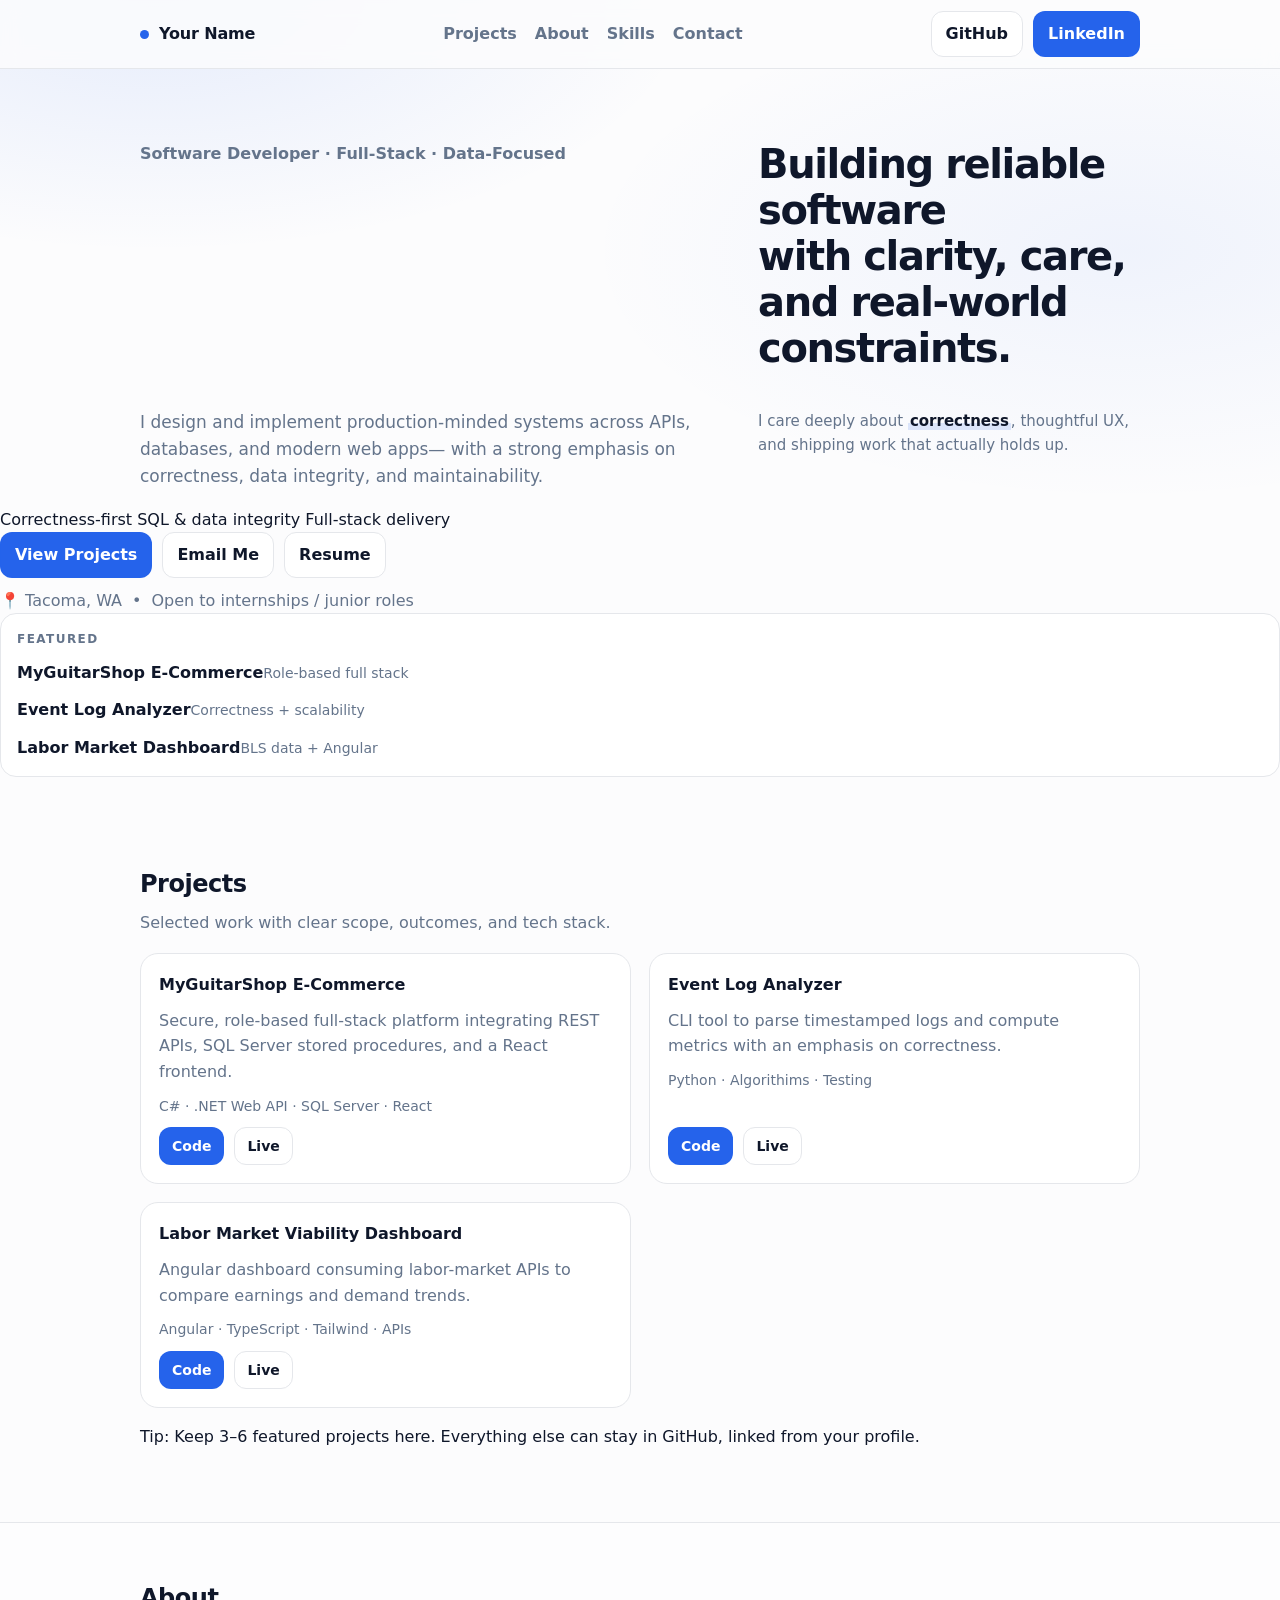
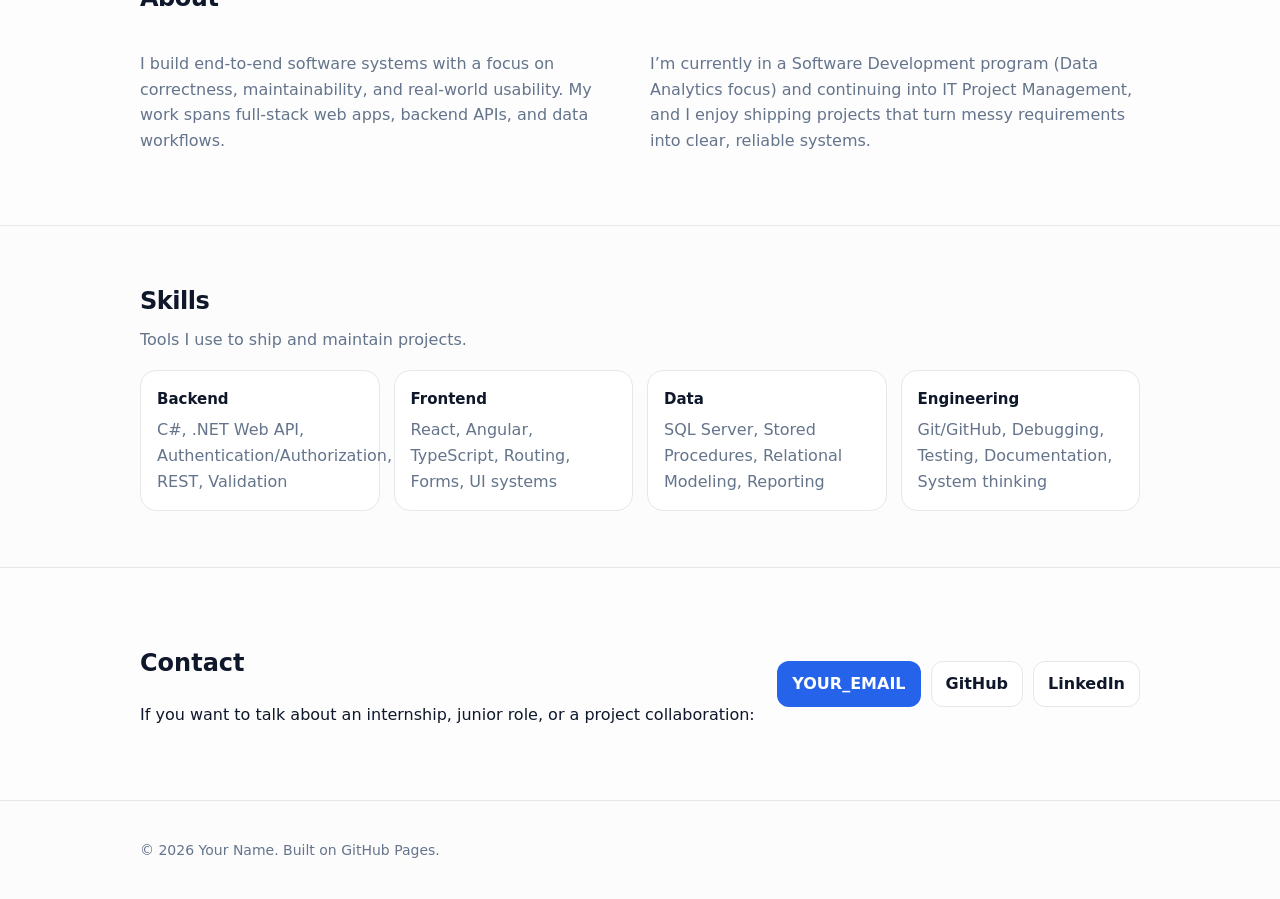
==== index.html @ 6840d40e "Update project links and descriptions in index.html" ====
<!doctype html>
<html lang="en">
<head>
  <meta charset="utf-8" />
  <meta name="viewport" content="width=device-width,initial-scale=1" />
  <title>Leena Komenski — Software Developer</title>
  <meta name="description" content="Portfolio showcasing full-stack projects, APIs, and data-focused software." />
  <link rel="stylesheet" href="./styles.css" />
</head>

<body>
  <header class="header">
    <div class="container nav">
      <a class="brand" href="#top" aria-label="Home">
        <span class="dot"></span>
        <span>Your Name</span>
      </a>

      <nav class="links" aria-label="Primary">
        <a href="#projects">Projects</a>
        <a href="#about">About</a>
        <a href="#skills">Skills</a>
        <a href="#contact">Contact</a>
      </nav>

      <div class="cta">
        <a class="btn ghost" href="https://github.com/YOUR_USERNAME" target="_blank" rel="noreferrer">GitHub</a>
        <a class="btn" href="https://www.linkedin.com/in/YOUR_LINKEDIN/" target="_blank" rel="noreferrer">LinkedIn</a>
      </div>
    </div>
  </header>

  <main id="top">
    <section class="hero">
      <div class="container hero-grid">
        <p class="kicker">Software Developer · Full-Stack · Data-Focused</p>
        
        <h1>
          Building reliable software<br>
          with clarity, care, and real-world constraints.
        </h1>
        
        <p class="lede">
          I design and implement production-minded systems across APIs, databases, and modern web apps—
          with a strong emphasis on correctness, data integrity, and maintainability.
        </p>
        
        <p class="signature">
          I care deeply about <strong>correctness</strong>, thoughtful UX, and shipping work that actually holds up.
        </p>
      </div>
          <div class="pills">
            <span class="pill">Correctness-first</span>
            <span class="pill">SQL & data integrity</span>
            <span class="pill">Full-stack delivery</span>
          </div>

          <div class="hero-actions">
            <a class="btn" href="#projects">View Projects</a>
            <a class="btn ghost" href="mailto:YOUR_EMAIL">Email Me</a>
            <a class="btn ghost" href="./resume.pdf" target="_blank" rel="noreferrer">Resume</a>
          </div>

          <div class="meta">
            <span>📍 Tacoma, WA</span>
            <span>•</span>
            <span>Open to internships / junior roles</span>
          </div>
        </div>

        <aside class="panel">
          <h2 class="panel-title">Featured</h2>
          <ul class="panel-list">
            <li><a href="https://github.com/YOUR_USERNAME/MyGuitarShop" target="_blank" rel="noreferrer">MyGuitarShop E-Commerce</a><span>Role-based full stack</span></li>
            <li><a href="https://github.com/YOUR_USERNAME/event-log-analyzer" target="_blank" rel="noreferrer">Event Log Analyzer</a><span>Correctness + scalability</span></li>
            <li><a href="https://github.com/YOUR_USERNAME/labor-market-dashboard" target="_blank" rel="noreferrer">Labor Market Dashboard</a><span>BLS data + Angular</span></li>
          </ul>
        </aside>
      </div>
    </section>

    <section id="projects" class="section">
      <div class="container">
        <div class="section-head">
          <h2>Projects</h2>
          <p>Selected work with clear scope, outcomes, and tech stack.</p>
        </div>

        <div class="grid" id="projectGrid">
          <!-- You can hardcode cards below, OR let app.js auto-fill this grid from GitHub -->
          <article class="card">
            <div class="card-top">
              <h3>MyGuitarShop E-Commerce</h3>
            </div>
          
            <p>
              Secure, role-based full-stack platform integrating REST APIs,
              SQL Server stored procedures, and a React frontend.
            </p>
          
            <p class="stackline">C# · .NET Web API · SQL Server · React</p>
          
            <div class="card-actions">
              <a class="btn sm" href="https://github.com/lkomenski/MyGuitarShop-Project_API" target="_blank">Code</a>
              <a class="btn sm ghost" href="#">Live</a>
            </div>
          </article>
          <article class="card">
            <div class="card-top">
              <h3>Event Log Analyzer</h3>
            </div>
          
            <p>
              CLI tool to parse timestamped logs and compute metrics with an emphasis on correctness.
            </p>
          
            <p class="stackline">Python · Algorithims · Testing</p>
          
            <div class="card-actions">
              <a class="btn sm" href="https://github.com/lkomenski/Event-Log-Analyzer" target="_blank">Code</a>
              <a class="btn sm ghost" href="#">Live</a>
            </div>
          </article>

          <article class="card">
            <div class="card-top">
              <h3>Labor Market Viability Dashboard</h3>
            </div>
            <p>
              Angular dashboard consuming labor-market APIs to compare earnings and demand trends.
            </p>
            <p class="stackline">Angular · TypeScript · Tailwind · APIs</p>
            <div class="card-actions">
              <a class="btn sm" href="https://github.com/lkomenski/labor-market-viability-dashboard" target="_blank" rel="noreferrer">Code</a>
              <a class="btn sm ghost" href="#">Live</a>
            </div>
          </article>
        </div>

        <p class="hint">
          Tip: Keep 3–6 featured projects here. Everything else can stay in GitHub, linked from your profile.
        </p>
      </div>
    </section>

    <section id="about" class="section alt">
      <div class="container">
        <div class="section-head">
          <h2>About</h2>
        </div>
        <div class="two-col">
          <p>
            I build end-to-end software systems with a focus on correctness, maintainability, and real-world usability.
            My work spans full-stack web apps, backend APIs, and data workflows.
          </p>
          <p>
            I’m currently in a Software Development program (Data Analytics focus) and continuing into IT Project Management,
            and I enjoy shipping projects that turn messy requirements into clear, reliable systems.
          </p>
        </div>
      </div>
    </section>

    <section id="skills" class="section">
      <div class="container">
        <div class="section-head">
          <h2>Skills</h2>
          <p>Tools I use to ship and maintain projects.</p>
        </div>

        <div class="skill-grid">
          <div class="skill-card">
            <h3>Backend</h3>
            <p>C#, .NET Web API, Authentication/Authorization, REST, Validation</p>
          </div>
          <div class="skill-card">
            <h3>Frontend</h3>
            <p>React, Angular, TypeScript, Routing, Forms, UI systems</p>
          </div>
          <div class="skill-card">
            <h3>Data</h3>
            <p>SQL Server, Stored Procedures, Relational Modeling, Reporting</p>
          </div>
          <div class="skill-card">
            <h3>Engineering</h3>
            <p>Git/GitHub, Debugging, Testing, Documentation, System thinking</p>
          </div>
        </div>
      </div>
    </section>

    <section id="contact" class="section alt">
      <div class="container contact">
        <div>
          <h2>Contact</h2>
          <p>If you want to talk about an internship, junior role, or a project collaboration:</p>
        </div>
        <div class="contact-actions">
          <a class="btn" href="mailto:YOUR_EMAIL">YOUR_EMAIL</a>
          <a class="btn ghost" href="https://github.com/YOUR_USERNAME" target="_blank" rel="noreferrer">GitHub</a>
          <a class="btn ghost" href="https://www.linkedin.com/in/YOUR_LINKEDIN/" target="_blank" rel="noreferrer">LinkedIn</a>
        </div>
      </div>
    </section>

    <footer class="footer">
      <div class="container">
        <p>© <span id="year"></span> Your Name. Built on GitHub Pages.</p>
      </div>
    </footer>
  </main>

  <script src="./app.js"></script>
</body>
</html>
---- styles.css ----
:root{
  --bg: #fcfcfd;
  --surface: #ffffff;
  --text: #0f172a;
  --muted: #64748b;
  --line: #e5e7eb;

  /* Editorial soft-tech accent */
  --accent: #2563eb;
  --accent-soft: rgba(37,99,235,.14);
}

/* Reset */
*{ box-sizing:border-box; }
html,body{ margin:0; padding:0; }
body{
  font-family: ui-sans-serif, system-ui, -apple-system, Segoe UI, Roboto, Arial, sans-serif;
  background:
    radial-gradient(900px 420px at 12% 0%, rgba(37,99,235,.10), transparent 60%),
    radial-gradient(900px 420px at 88% 10%, rgba(37,99,235,.06), transparent 60%),
    var(--bg);
  color: var(--text);
  line-height: 1.6;
}

a{ color:inherit; text-decoration:none; }
a:hover{ color: var(--accent); }
.container{ max-width: 1040px; margin: 0 auto; padding: 0 20px; }

/* Header */
.header{
  position: sticky;
  top: 0;
  z-index: 10;
  background: rgba(252,252,253,.85);
  backdrop-filter: blur(10px);
  border-bottom: 1px solid var(--line);
}
.nav{
  display:flex;
  align-items:center;
  justify-content:space-between;
  height: 68px;
}
.brand{
  display:flex;
  align-items:center;
  gap:10px;
  font-weight: 750;
  letter-spacing:-0.01em;
}
.dot{
  width:9px;height:9px;border-radius:999px;
  background: var(--accent);
}
.links{
  display:flex;
  gap:18px;
  color: var(--muted);
  font-weight: 600;
}
.cta{ display:flex; gap:10px; }

/* Buttons */
.btn{
  padding: 9px 14px;
  border-radius: 12px;
  font-weight: 700;
  background: var(--accent);
  color: white;
  border: 1px solid rgba(37,99,235,.4);
}
.btn:hover{ filter: brightness(1.02); }
.btn.ghost{
  background: var(--surface);
  color: var(--text);
  border: 1px solid var(--line);
}
.btn.sm{ font-size: 14px; padding: 7px 12px; }

/* Hero */
.hero{ padding: 72px 0 32px; }
.hero-grid{
  display:grid;
  grid-template-columns: 1.4fr .9fr;
  gap: 24px;
}
.kicker{
  margin:0 0 10px;
  color: var(--muted);
  font-weight: 650;
}
h1{
  font-size: 40px;
  line-height: 1.15;
  margin: 0 0 14px;
  letter-spacing: -0.035em;
}
.lede{
  margin: 0 0 16px;
  font-size: 17px;
  color: var(--muted);
  max-width: 60ch;
}
.signature{
  margin: 0 0 18px;
  font-size: 15px;
  color: var(--muted);
}
.signature strong{
  color: var(--text);
  font-weight: 800;
  background: linear-gradient(180deg, transparent 62%, var(--accent-soft) 0);
  padding: 0 2px;
}
.hero-actions{ display:flex; gap:10px; flex-wrap:wrap; }
.meta{
  margin-top: 10px;
  display:flex;
  gap:10px;
  flex-wrap:wrap;
  color: var(--muted);
}

/* Side panel */
.panel{
  background: var(--surface);
  border: 1px solid var(--line);
  border-radius: 16px;
  padding: 16px;
}
.panel-title{
  margin:0 0 10px;
  font-size: 12px;
  letter-spacing:.12em;
  text-transform: uppercase;
  color: var(--muted);
  font-weight: 800;
}
.panel-list{
  list-style:none;
  margin:0;padding:0;
  display:flex;
  flex-direction:column;
  gap:12px;
}
.panel-list a{ font-weight: 700; }
.panel-list span{ color: var(--muted); font-size: 14px; }

/* Sections */
.section{ padding: 56px 0; }
.section.alt{
  background: rgba(255,255,255,.6);
  border-top: 1px solid var(--line);
  border-bottom: 1px solid var(--line);
}
.section-head{
  margin-bottom: 18px;
}
.section-head h2{
  margin:0;
  font-size: 24px;
  letter-spacing:-0.02em;
}
.section-head p{
  margin:6px 0 0;
  color: var(--muted);
}

/* Projects */
.grid{
  display:grid;
  grid-template-columns: repeat(2, minmax(0, 1fr));
  gap: 18px;
}
.card{
  background: var(--surface);
  border: 1px solid var(--line);
  border-radius: 18px;
  padding: 18px;
  display:flex;
  flex-direction:column;
  gap:10px;
}
.card-top{
  display:flex;
  align-items:center;
  justify-content:space-between;
}
.card h3{
  margin:0;
  font-size: 16px;
}
.card p{
  margin:0;
  color: var(--muted);
}
.stackline{
  margin: 0;
  font-size: 14px;
  color: var(--muted);
}
.card-actions{
  margin-top:auto;
  display:flex;
  gap:10px;
}

/* About */
.two-col{
  display:grid;
  grid-template-columns: 1fr 1fr;
  gap: 20px;
  color: var(--muted);
}
.now{
  margin-top: 16px;
  padding-left: 14px;
  border-left: 3px solid var(--accent-soft);
}
.now p{ margin: 8px 0; }
.now strong{ color: var(--text); }

/* Skills */
.skill-grid{
  display:grid;
  grid-template-columns: repeat(4, minmax(0,1fr));
  gap: 14px;
}
.skill-card{
  background: var(--surface);
  border: 1px solid var(--line);
  border-radius: 16px;
  padding: 16px;
}
.skill-card h3{ margin:0 0 6px; font-size: 15px; }
.skill-card p{ margin:0; color: var(--muted); }

/* Contact */
.contact{
  display:flex;
  align-items:center;
  justify-content:space-between;
  gap:16px;
  flex-wrap:wrap;
}
.contact-actions{ display:flex; gap:10px; }

/* Footer */
.footer{
  padding: 24px 0;
  color: var(--muted);
  font-size: 14px;
}

/* Responsive */
@media (max-width: 960px){
  .hero-grid{ grid-template-columns: 1fr; }
  .grid{ grid-template-columns: 1fr; }
  .skill-grid{ grid-template-columns: 1fr 1fr; }
}
@media (max-width: 520px){
  .links{ display:none; }
  .skill-grid{ grid-template-columns: 1fr; }
}
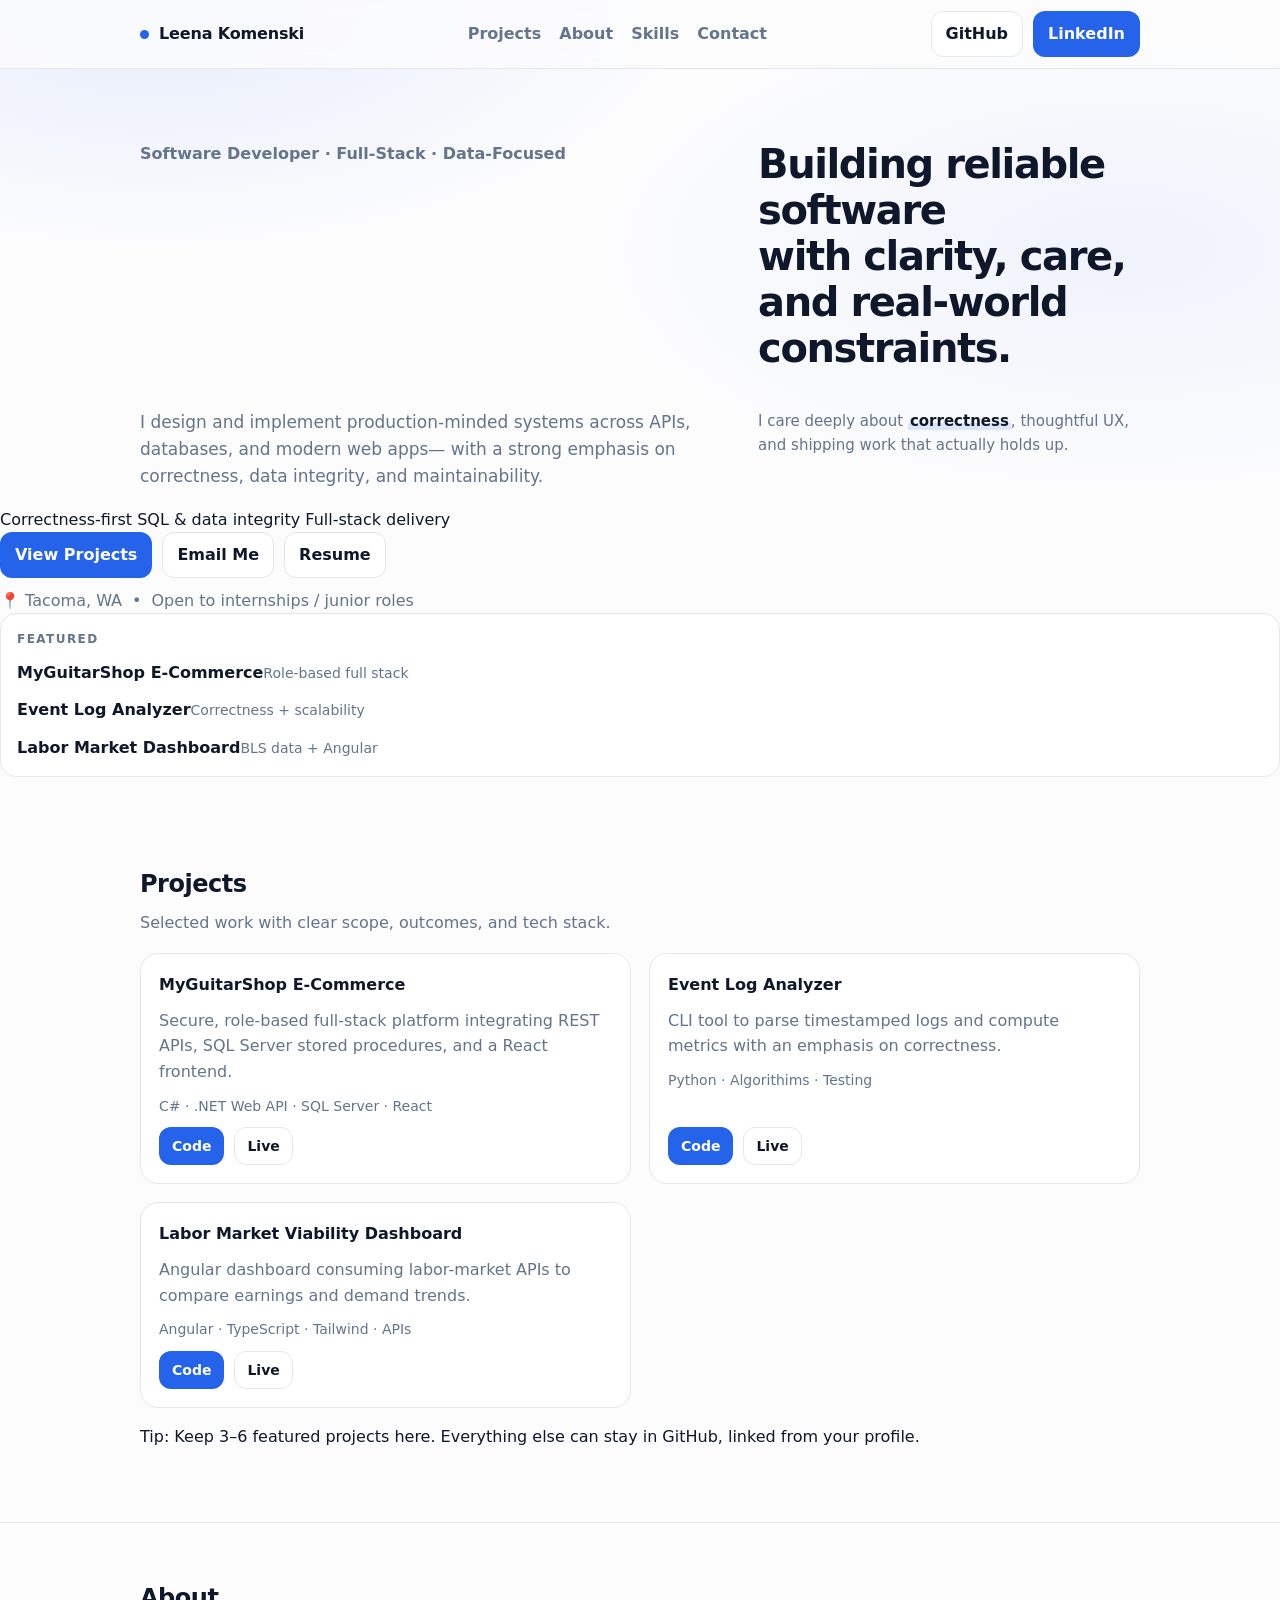
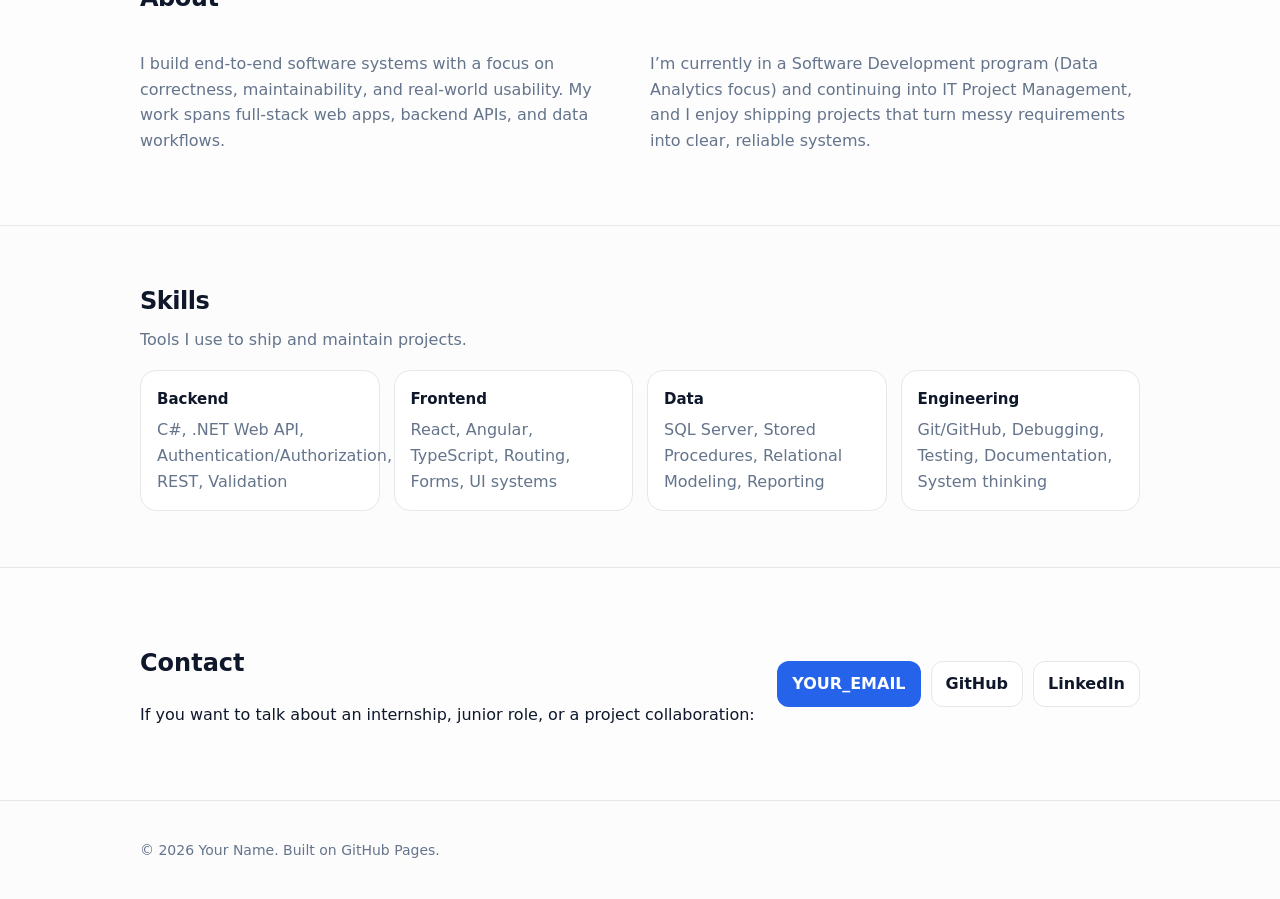
==== commit 09904a67: "Update personal information in index.html" ====
--- a/index.html
+++ b/index.html
@@ -13,7 +13,7 @@
     <div class="container nav">
       <a class="brand" href="#top" aria-label="Home">
         <span class="dot"></span>
-        <span>Your Name</span>
+        <span>Leena Komenski</span>
       </a>
 
       <nav class="links" aria-label="Primary">
@@ -24,8 +24,8 @@
       </nav>
 
       <div class="cta">
-        <a class="btn ghost" href="https://github.com/YOUR_USERNAME" target="_blank" rel="noreferrer">GitHub</a>
-        <a class="btn" href="https://www.linkedin.com/in/YOUR_LINKEDIN/" target="_blank" rel="noreferrer">LinkedIn</a>
+        <a class="btn ghost" href="https://github.com/lkomenski" target="_blank" rel="noreferrer">GitHub</a>
+        <a class="btn" href="https://www.linkedin.com/in/leena-komenski/" target="_blank" rel="noreferrer">LinkedIn</a>
       </div>
     </div>
   </header>
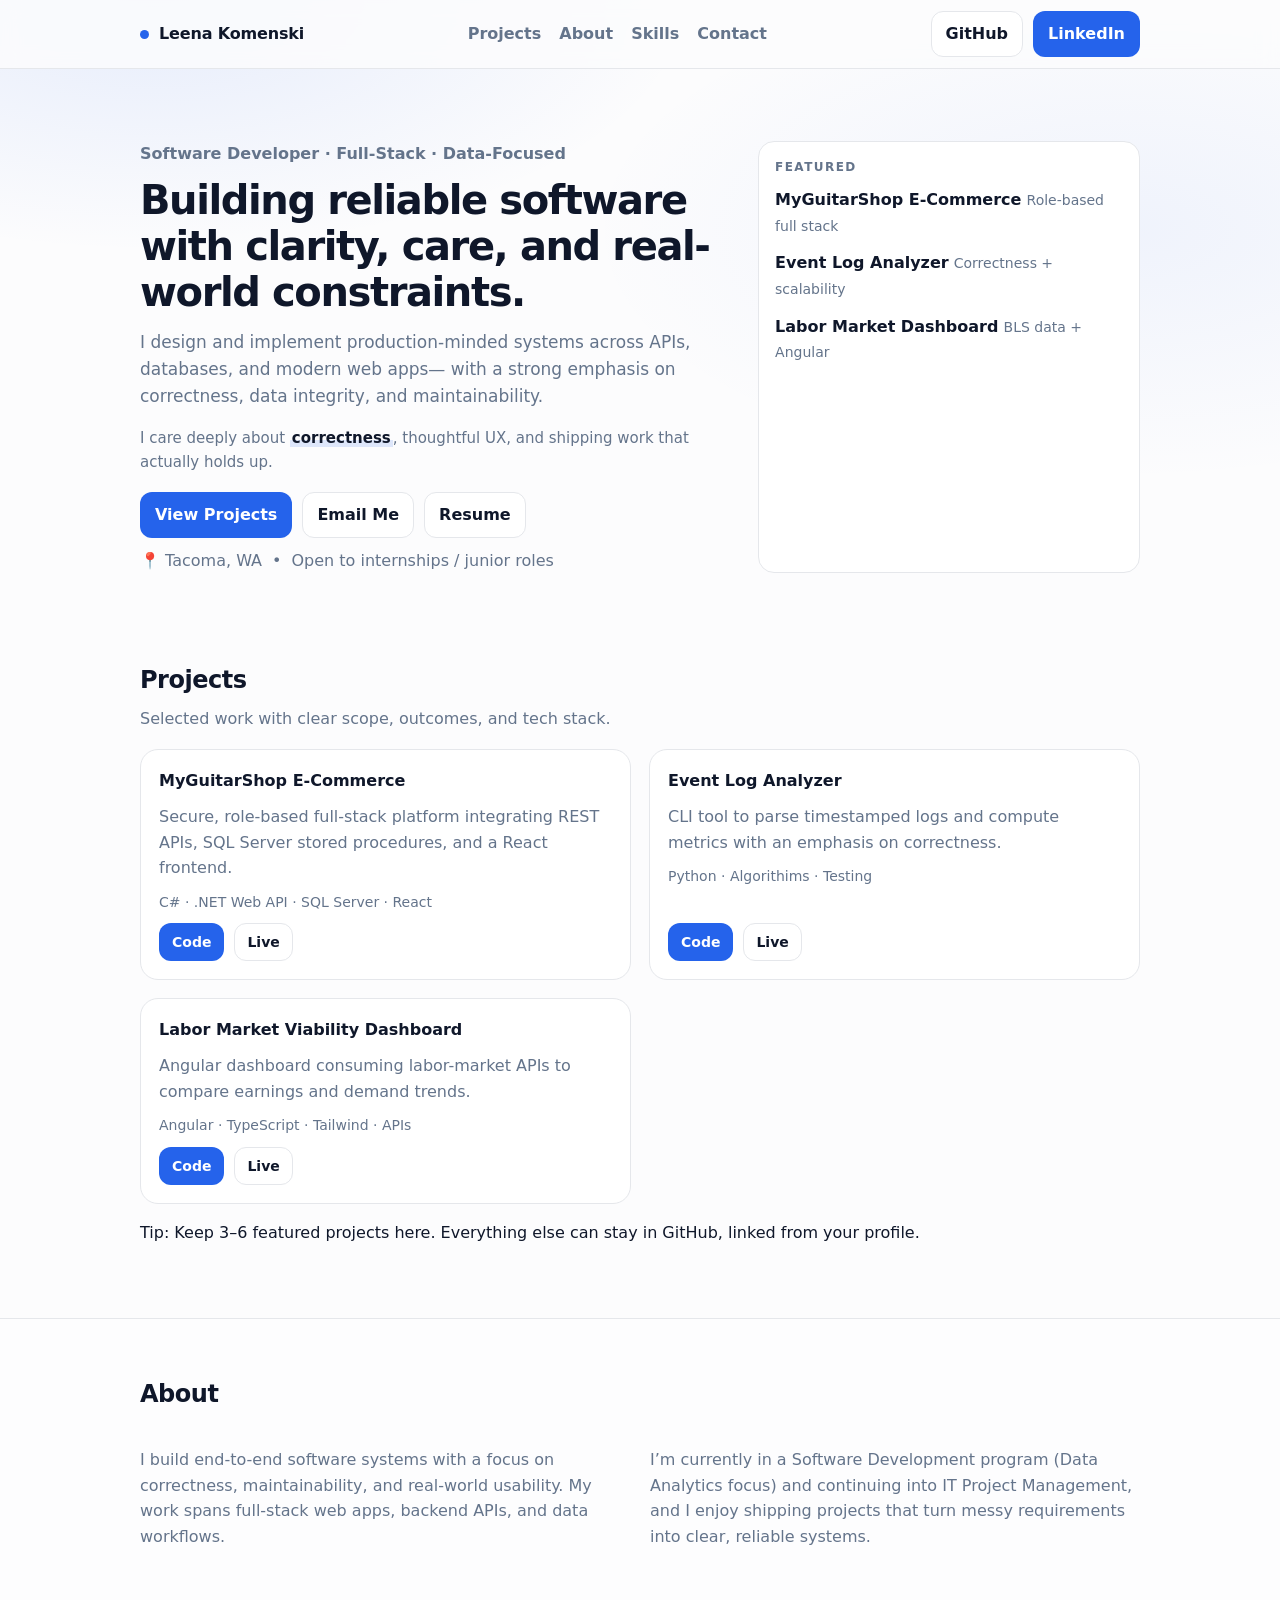
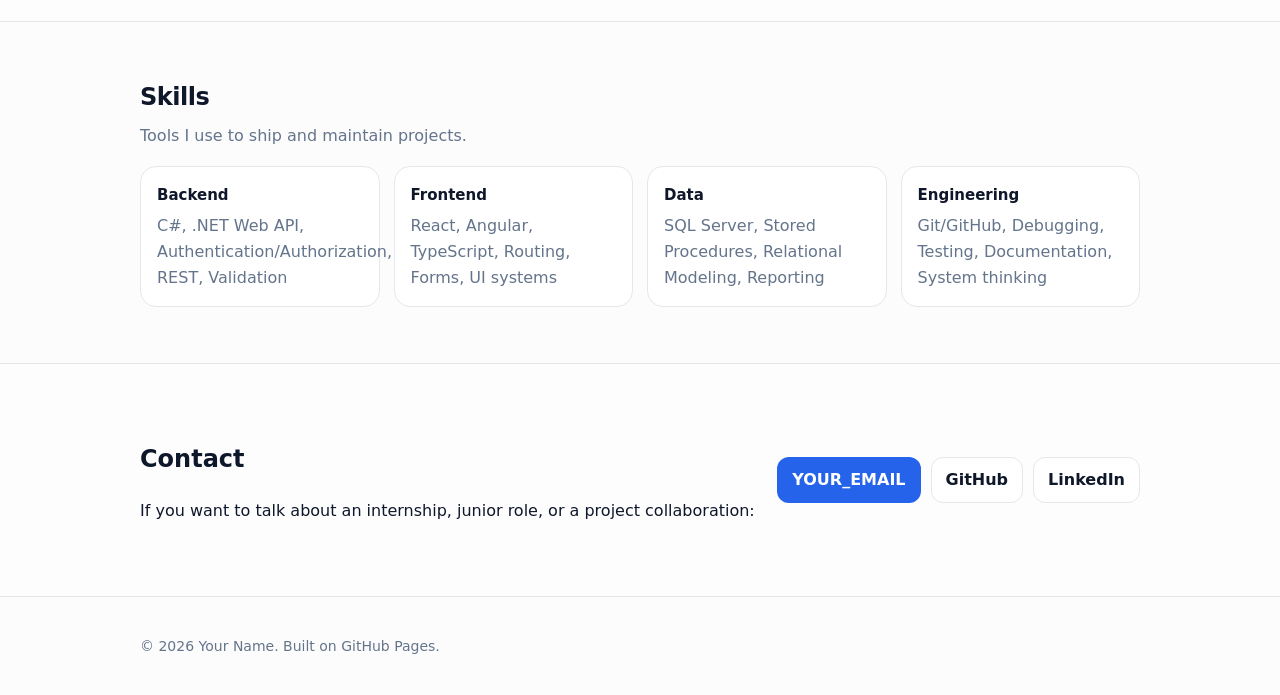
==== commit fae4bc60: "Refactor hero section layout and content" ====
--- a/index.html
+++ b/index.html
@@ -30,54 +30,59 @@
     </div>
   </header>
 
-  <main id="top">
-    <section class="hero">
-      <div class="container hero-grid">
-        <p class="kicker">Software Developer · Full-Stack · Data-Focused</p>
-        
-        <h1>
-          Building reliable software<br>
-          with clarity, care, and real-world constraints.
-        </h1>
-        
-        <p class="lede">
-          I design and implement production-minded systems across APIs, databases, and modern web apps—
-          with a strong emphasis on correctness, data integrity, and maintainability.
-        </p>
-        
-        <p class="signature">
-          I care deeply about <strong>correctness</strong>, thoughtful UX, and shipping work that actually holds up.
-        </p>
-      </div>
-          <div class="pills">
-            <span class="pill">Correctness-first</span>
-            <span class="pill">SQL & data integrity</span>
-            <span class="pill">Full-stack delivery</span>
-          </div>
-
-          <div class="hero-actions">
-            <a class="btn" href="#projects">View Projects</a>
-            <a class="btn ghost" href="mailto:YOUR_EMAIL">Email Me</a>
-            <a class="btn ghost" href="./resume.pdf" target="_blank" rel="noreferrer">Resume</a>
-          </div>
-
-          <div class="meta">
-            <span>📍 Tacoma, WA</span>
-            <span>•</span>
-            <span>Open to internships / junior roles</span>
-          </div>
-        </div>
-
-        <aside class="panel">
-          <h2 class="panel-title">Featured</h2>
-          <ul class="panel-list">
-            <li><a href="https://github.com/YOUR_USERNAME/MyGuitarShop" target="_blank" rel="noreferrer">MyGuitarShop E-Commerce</a><span>Role-based full stack</span></li>
-            <li><a href="https://github.com/YOUR_USERNAME/event-log-analyzer" target="_blank" rel="noreferrer">Event Log Analyzer</a><span>Correctness + scalability</span></li>
-            <li><a href="https://github.com/YOUR_USERNAME/labor-market-dashboard" target="_blank" rel="noreferrer">Labor Market Dashboard</a><span>BLS data + Angular</span></li>
-          </ul>
-        </aside>
-      </div>
-    </section>
+<section class="hero">
+  <div class="container hero-grid">
+    <!-- Left column -->
+    <div>
+      <p class="kicker">Software Developer · Full-Stack · Data-Focused</p>
+
+      <h1>
+        Building reliable software<br />
+        with clarity, care, and real-world constraints.
+      </h1>
+
+      <p class="lede">
+        I design and implement production-minded systems across APIs, databases, and modern web apps—
+        with a strong emphasis on correctness, data integrity, and maintainability.
+      </p>
+
+      <p class="signature">
+        I care deeply about <strong>correctness</strong>, thoughtful UX, and shipping work that actually holds up.
+      </p>
+
+      <div class="hero-actions">
+        <a class="btn" href="#projects">View Projects</a>
+        <a class="btn ghost" href="mailto:lkomenski@gmail.com">Email Me</a>
+        <a class="btn ghost" href="./resume.pdf" target="_blank" rel="noreferrer">Resume</a>
+      </div>
+
+      <div class="meta">
+        <span>📍 Tacoma, WA</span>
+        <span>•</span>
+        <span>Open to internships / junior roles</span>
+      </div>
+    </div>
+
+    <!-- Right column -->
+    <aside class="panel">
+      <h2 class="panel-title">Featured</h2>
+      <ul class="panel-list">
+        <li>
+          <a href="https://github.com/lkomenski/MyGuitarShop-Project_API" target="_blank" rel="noreferrer">MyGuitarShop E-Commerce</a>
+          <span>Role-based full stack</span>
+        </li>
+        <li>
+          <a href="https://github.com/lkomenski/Event-Log-Analyzer" target="_blank" rel="noreferrer">Event Log Analyzer</a>
+          <span>Correctness + scalability</span>
+        </li>
+        <li>
+          <a href="https://github.com/lkomenski/labor-market-viability-dashboard" target="_blank" rel="noreferrer">Labor Market Dashboard</a>
+          <span>BLS data + Angular</span>
+        </li>
+      </ul>
+    </aside>
+  </div>
+</section>
 
     <section id="projects" class="section">
       <div class="container">
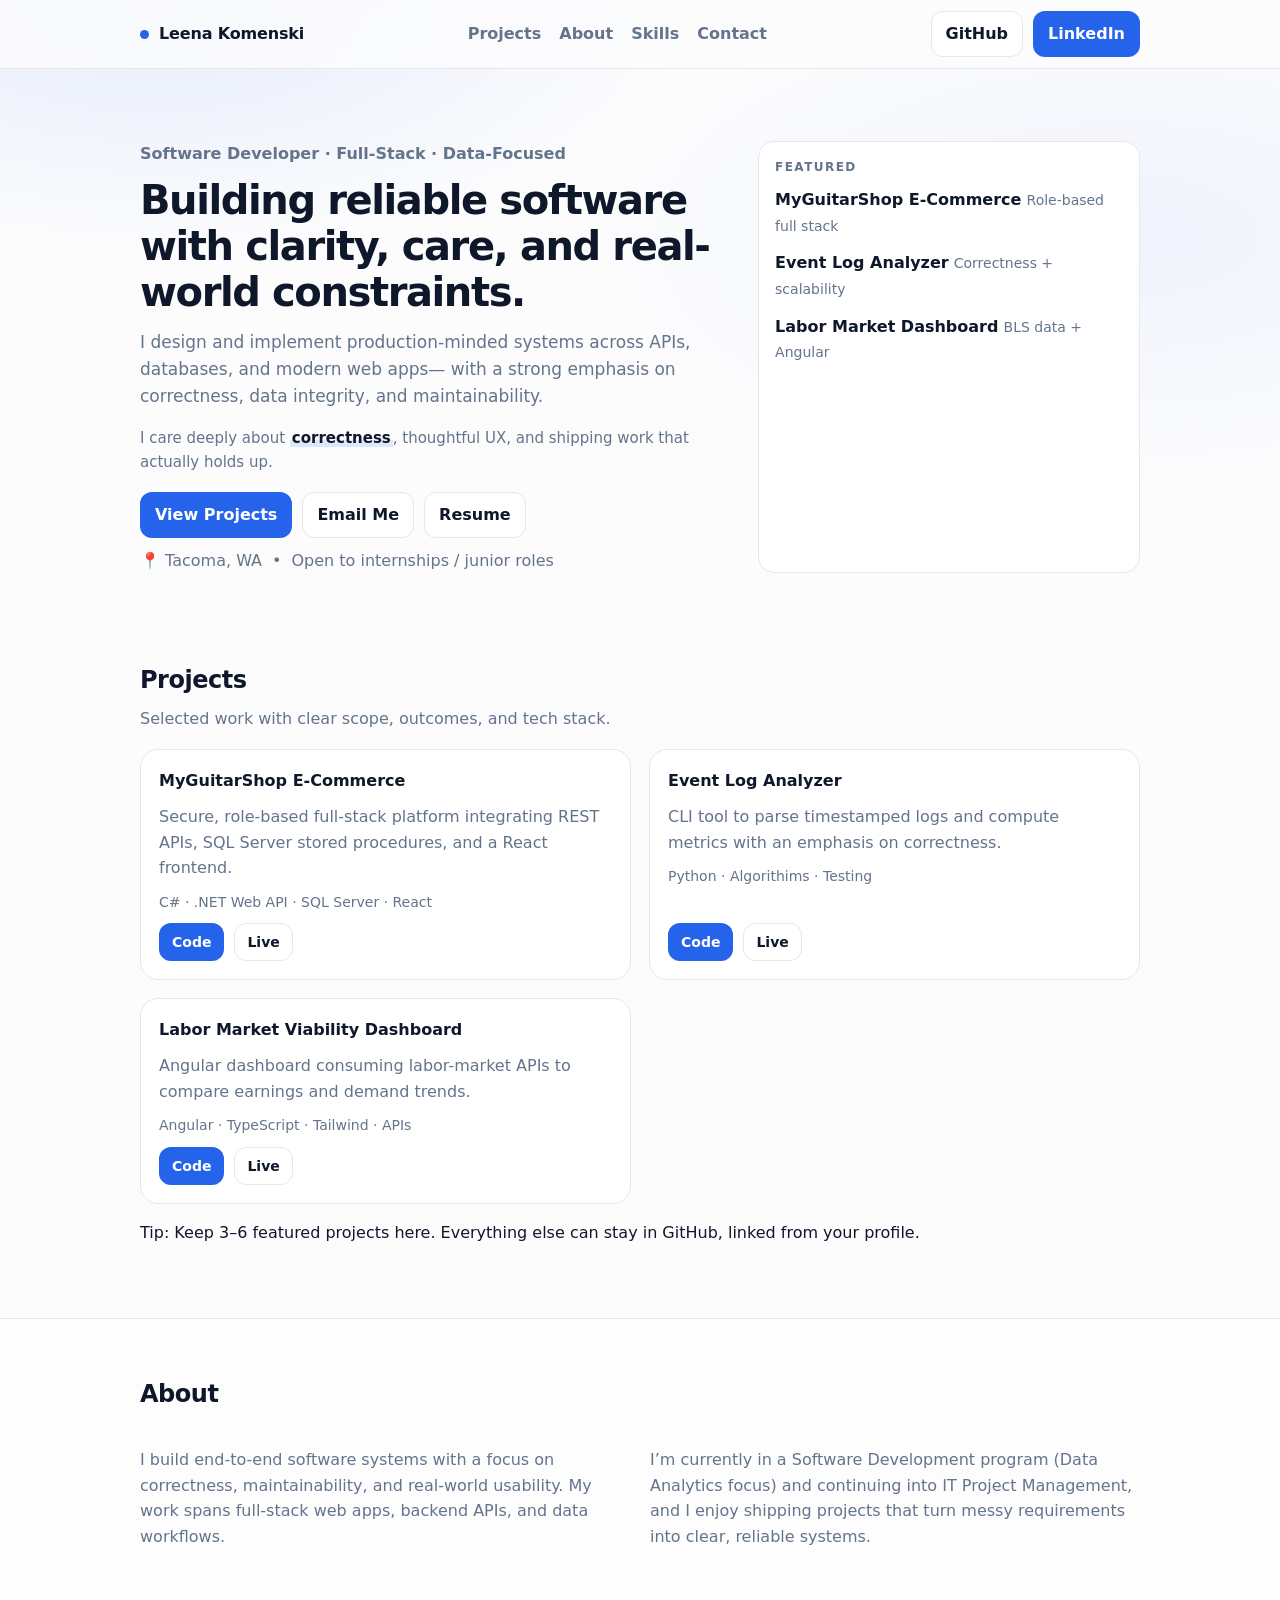
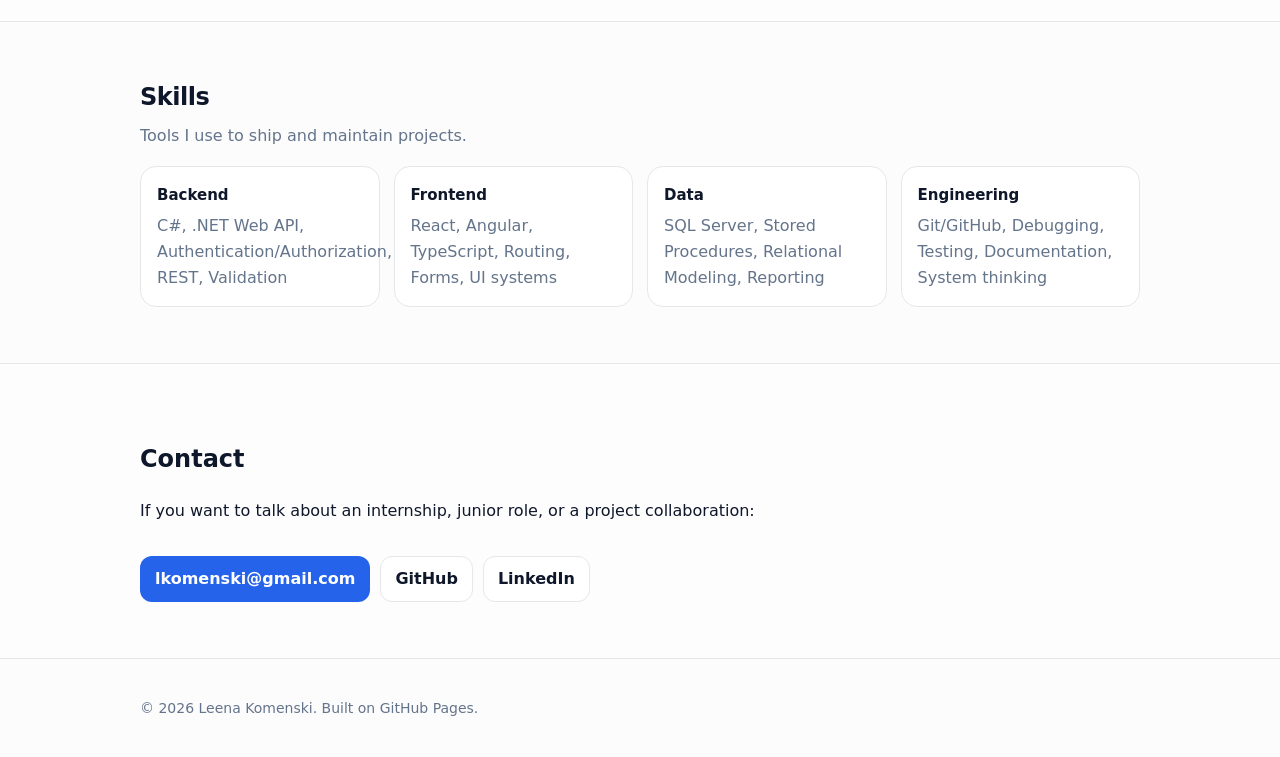
==== commit b4922fd5: "Update contact information and footer details" ====
--- a/index.html
+++ b/index.html
@@ -29,7 +29,8 @@
       </div>
     </div>
   </header>
-
+  
+<main id="top">
 <section class="hero">
   <div class="container hero-grid">
     <!-- Left column -->
@@ -201,18 +202,18 @@
           <p>If you want to talk about an internship, junior role, or a project collaboration:</p>
         </div>
         <div class="contact-actions">
-          <a class="btn" href="mailto:YOUR_EMAIL">YOUR_EMAIL</a>
-          <a class="btn ghost" href="https://github.com/YOUR_USERNAME" target="_blank" rel="noreferrer">GitHub</a>
-          <a class="btn ghost" href="https://www.linkedin.com/in/YOUR_LINKEDIN/" target="_blank" rel="noreferrer">LinkedIn</a>
-        </div>
-      </div>
-    </section>
-
-    <footer class="footer">
-      <div class="container">
-        <p>© <span id="year"></span> Your Name. Built on GitHub Pages.</p>
-      </div>
-    </footer>
+          <a class="btn" href="mailto:lkomenski@gmail.com">lkomenski@gmail.com</a>
+          <a class="btn ghost" href="https://github.com/lkomenski" target="_blank" rel="noreferrer">GitHub</a>
+          <a class="btn ghost" href="https://www.linkedin.com/in/leena-komenski/" target="_blank" rel="noreferrer">LinkedIn</a>
+        </div>
+      </div>
+    </section>
+
+  <footer class="footer">
+    <div class="container">
+      <p>© <span id="year"></span> Leena Komenski. Built on GitHub Pages.</p>
+    </div>
+  </footer>
   </main>
 
   <script src="./app.js"></script>
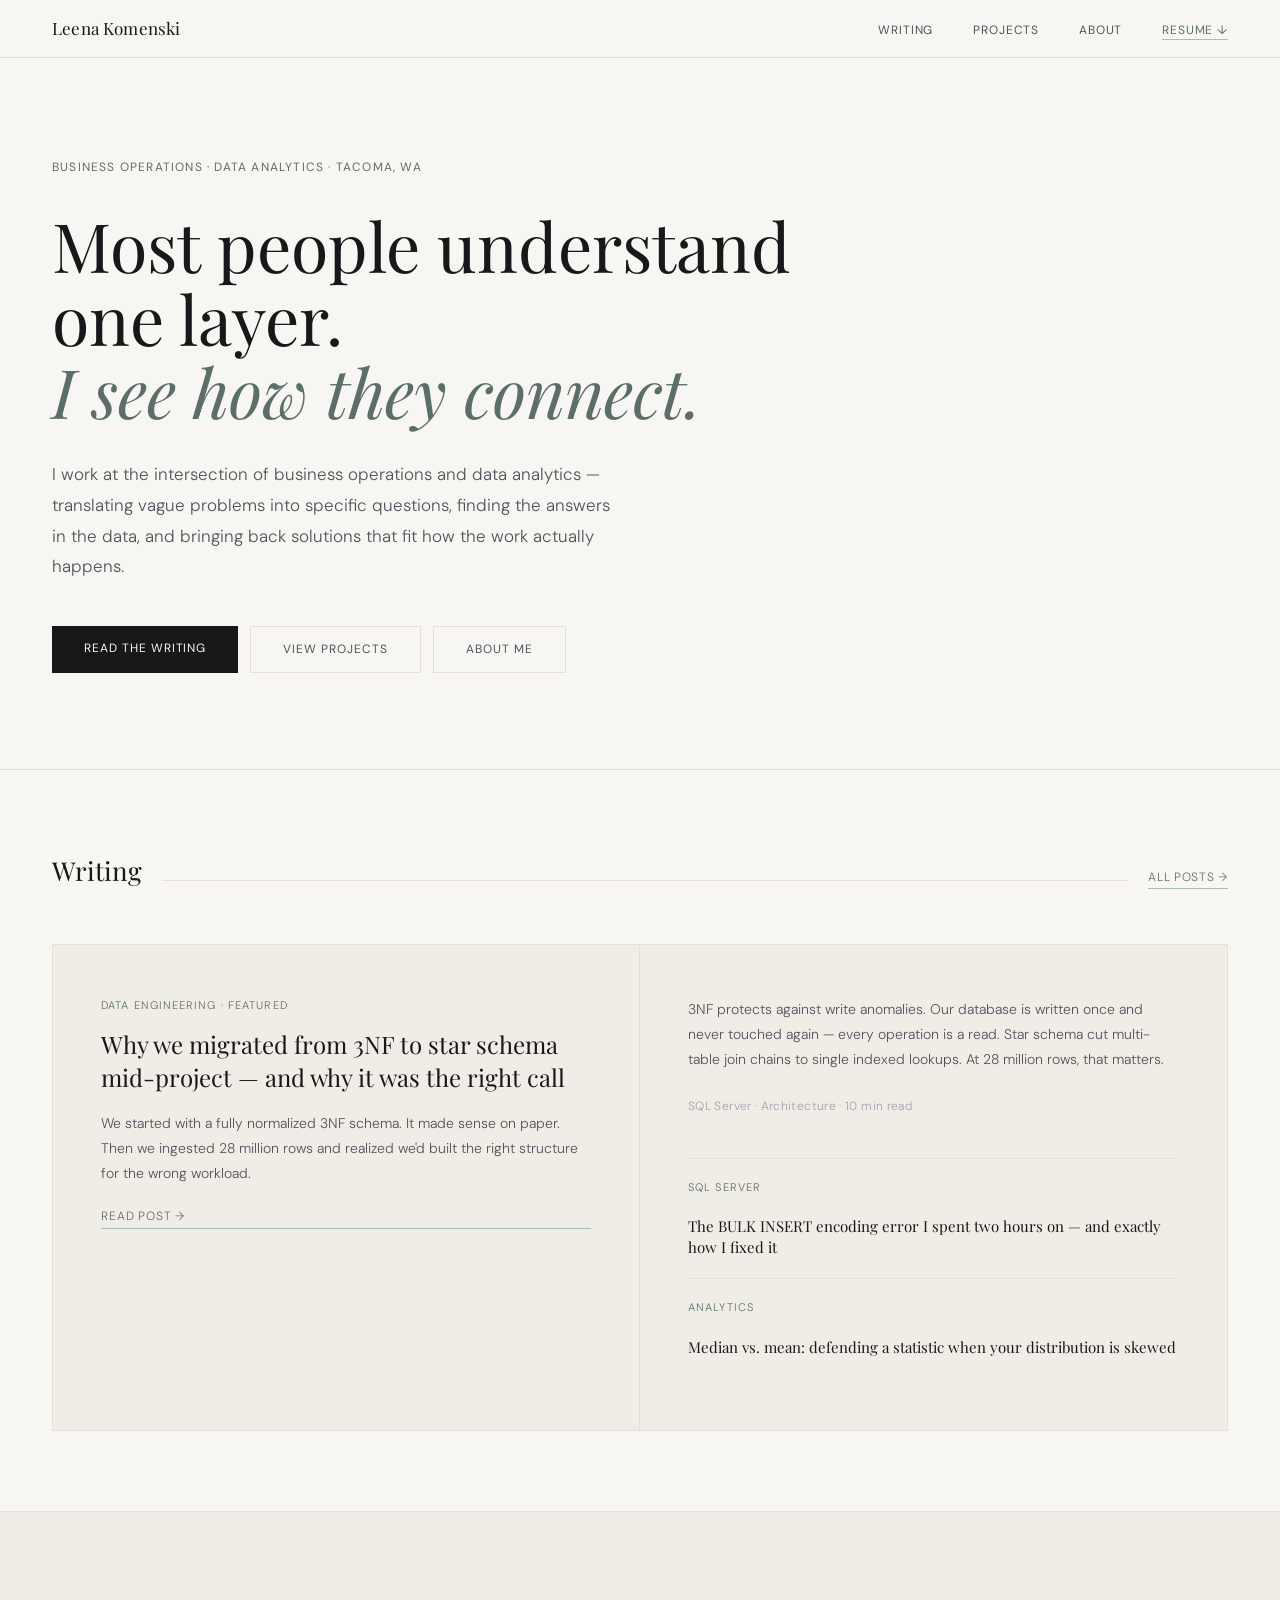
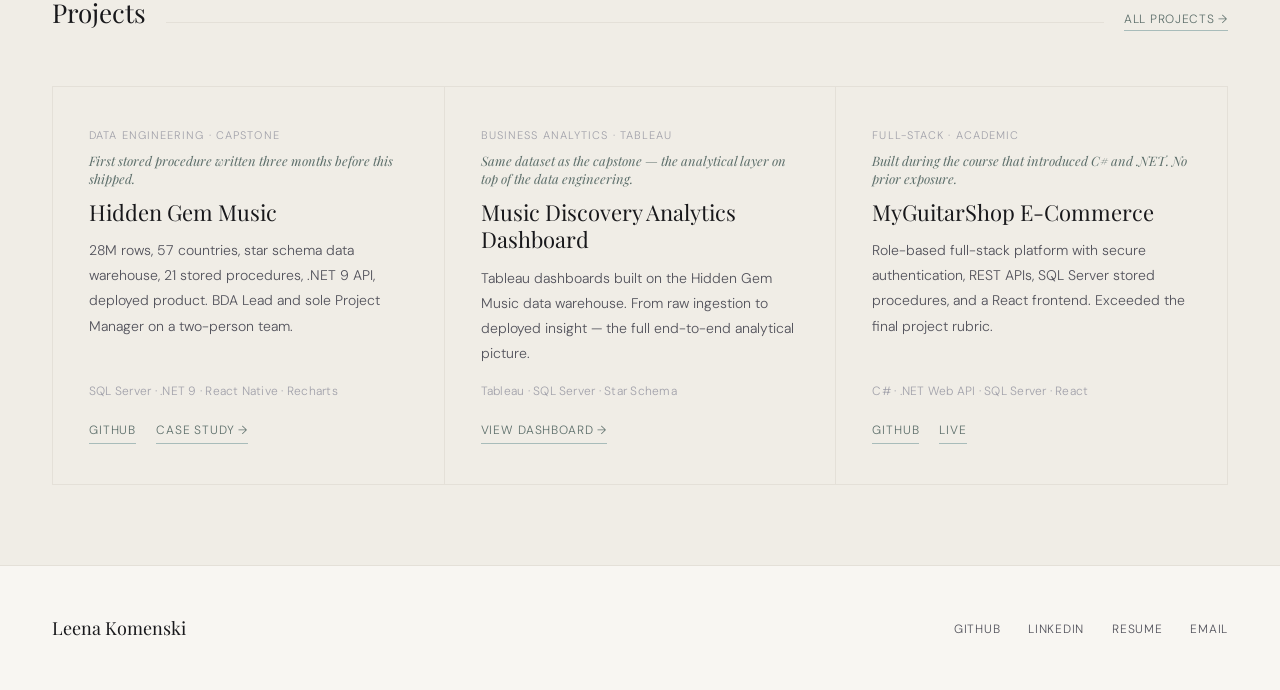
==== commit 12cadae4: "Refactor website structure: remove old styles, add new CSS, and create about, projects, and writing " ====
--- a/index.html
+++ b/index.html
@@ -1,221 +1,135 @@
-<!doctype html>
+<!DOCTYPE html>
 <html lang="en">
 <head>
-  <meta charset="utf-8" />
-  <meta name="viewport" content="width=device-width,initial-scale=1" />
-  <title>Leena Komenski — Software Developer</title>
-  <meta name="description" content="Portfolio showcasing full-stack projects, APIs, and data-focused software." />
-  <link rel="stylesheet" href="./styles.css" />
+<meta charset="UTF-8">
+<meta name="viewport" content="width=device-width, initial-scale=1.0">
+<title>Leena Komenski</title>
+<link href="https://fonts.googleapis.com/css2?family=Playfair+Display:ital,wght@0,400;0,600;1,400&family=DM+Sans:opsz,wght@9..40,300;9..40,400;9..40,500&display=swap" rel="stylesheet">
+<link rel="stylesheet" href="style.css">
 </head>
+<body>
 
-<body>
-  <header class="header">
-    <div class="container nav">
-      <a class="brand" href="#top" aria-label="Home">
-        <span class="dot"></span>
-        <span>Leena Komenski</span>
-      </a>
+<nav>
+  <a href="index.html" class="nav-name">Leena Komenski</a>
+  <ul class="nav-links">
+    <li><a href="writing.html">Writing</a></li>
+    <li><a href="projects.html">Projects</a></li>
+    <li><a href="about.html">About</a></li>
+    <li><a href="#" class="nav-resume">Resume ↓</a></li>
+  </ul>
+  <button class="nav-toggle" aria-label="Menu">☰</button>
+</nav>
 
-      <nav class="links" aria-label="Primary">
-        <a href="#projects">Projects</a>
-        <a href="#about">About</a>
-        <a href="#skills">Skills</a>
-        <a href="#contact">Contact</a>
-      </nav>
+<div class="hero">
+  <div class="hero-inner">
+    <p class="hero-eyebrow">Business Operations · Data Analytics · Tacoma, WA</p>
+    <h1 class="hero-headline">
+      Most people understand<br>
+      one layer.<br>
+      <em>I see how they connect.</em>
+    </h1>
+    <p class="hero-sub">
+      I work at the intersection of business operations and data analytics — 
+      translating vague problems into specific questions, finding the answers 
+      in the data, and bringing back solutions that fit how the work actually happens.
+    </p>
+    <div class="hero-actions">
+      <a href="writing.html" class="btn-primary">Read the Writing</a>
+      <a href="projects.html" class="btn-secondary">View Projects</a>
+      <a href="about.html" class="btn-secondary">About Me</a>
+    </div>
+  </div>
+</div>
 
-      <div class="cta">
-        <a class="btn ghost" href="https://github.com/lkomenski" target="_blank" rel="noreferrer">GitHub</a>
-        <a class="btn" href="https://www.linkedin.com/in/leena-komenski/" target="_blank" rel="noreferrer">LinkedIn</a>
+<!-- FEATURED WRITING -->
+<section>
+  <div class="section-header">
+    <h2 class="section-title">Writing</h2>
+    <div class="section-rule"></div>
+    <a href="writing.html" class="section-link">All posts →</a>
+  </div>
+
+  <div class="writing-featured">
+    <div class="writing-featured-left">
+      <span class="writing-tag">Data Engineering · Featured</span>
+      <h3 class="writing-title-lg">Why we migrated from 3NF to star schema mid-project — and why it was the right call</h3>
+      <p class="writing-excerpt">We started with a fully normalized 3NF schema. It made sense on paper. Then we ingested 28 million rows and realized we'd built the right structure for the wrong workload.</p>
+      <a href="#" class="text-link">Read Post →</a>
+    </div>
+    <div class="writing-featured-right">
+      <div>
+        <p class="writing-excerpt">3NF protects against write anomalies. Our database is written once and never touched again — every operation is a read. Star schema cut multi-table join chains to single indexed lookups. At 28 million rows, that matters.</p>
+        <span class="writing-meta">SQL Server · Architecture · 10 min read</span>
+      </div>
+      <div class="writing-secondary-list">
+        <a href="#" class="writing-secondary-item">
+          <span class="writing-tag">SQL Server</span>
+          <span class="writing-title-sm">The BULK INSERT encoding error I spent two hours on — and exactly how I fixed it</span>
+        </a>
+        <a href="#" class="writing-secondary-item">
+          <span class="writing-tag">Analytics</span>
+          <span class="writing-title-sm">Median vs. mean: defending a statistic when your distribution is skewed</span>
+        </a>
       </div>
     </div>
-  </header>
-  
-<main id="top">
-<section class="hero">
-  <div class="container hero-grid">
-    <!-- Left column -->
-    <div>
-      <p class="kicker">Software Developer · Full-Stack · Data-Focused</p>
+  </div>
+</section>
 
-      <h1>
-        Building reliable software<br />
-        with clarity, care, and real-world constraints.
-      </h1>
+<!-- FEATURED PROJECTS -->
+<section class="alt">
+  <div class="section-header">
+    <h2 class="section-title">Projects</h2>
+    <div class="section-rule"></div>
+    <a href="projects.html" class="section-link">All projects →</a>
+  </div>
 
-      <p class="lede">
-        I design and implement production-minded systems across APIs, databases, and modern web apps—
-        with a strong emphasis on correctness, data integrity, and maintainability.
-      </p>
-
-      <p class="signature">
-        I care deeply about <strong>correctness</strong>, thoughtful UX, and shipping work that actually holds up.
-      </p>
-
-      <div class="hero-actions">
-        <a class="btn" href="#projects">View Projects</a>
-        <a class="btn ghost" href="mailto:lkomenski@gmail.com">Email Me</a>
-        <a class="btn ghost" href="./resume.pdf" target="_blank" rel="noreferrer">Resume</a>
-      </div>
-
-      <div class="meta">
-        <span>📍 Tacoma, WA</span>
-        <span>•</span>
-        <span>Open to internships / junior roles</span>
+  <div class="projects-home-grid">
+    <div class="project-home-card">
+      <p class="project-type">Data Engineering · Capstone</p>
+      <p class="project-context">First stored procedure written three months before this shipped.</p>
+      <h3 class="project-name">Hidden Gem Music</h3>
+      <p class="project-body">28M rows, 57 countries, star schema data warehouse, 21 stored procedures, .NET 9 API, deployed product. BDA Lead and sole Project Manager on a two-person team.</p>
+      <p class="project-stack">SQL Server · .NET 9 · React Native · Recharts</p>
+      <div class="project-links-row">
+        <a href="#" class="text-link">GitHub</a>
+        <a href="#" class="text-link">Case Study →</a>
       </div>
     </div>
 
-    <!-- Right column -->
-    <aside class="panel">
-      <h2 class="panel-title">Featured</h2>
-      <ul class="panel-list">
-        <li>
-          <a href="https://github.com/lkomenski/MyGuitarShop-Project_API" target="_blank" rel="noreferrer">MyGuitarShop E-Commerce</a>
-          <span>Role-based full stack</span>
-        </li>
-        <li>
-          <a href="https://github.com/lkomenski/Event-Log-Analyzer" target="_blank" rel="noreferrer">Event Log Analyzer</a>
-          <span>Correctness + scalability</span>
-        </li>
-        <li>
-          <a href="https://github.com/lkomenski/labor-market-viability-dashboard" target="_blank" rel="noreferrer">Labor Market Dashboard</a>
-          <span>BLS data + Angular</span>
-        </li>
-      </ul>
-    </aside>
+    <div class="project-home-card">
+      <p class="project-type">Business Analytics · Tableau</p>
+      <p class="project-context">Same dataset as the capstone — the analytical layer on top of the data engineering.</p>
+      <h3 class="project-name">Music Discovery Analytics Dashboard</h3>
+      <p class="project-body">Tableau dashboards built on the Hidden Gem Music data warehouse. From raw ingestion to deployed insight — the full end-to-end analytical picture.</p>
+      <p class="project-stack">Tableau · SQL Server · Star Schema</p>
+      <div class="project-links-row">
+        <a href="#" class="text-link">View Dashboard →</a>
+      </div>
+    </div>
+
+    <div class="project-home-card">
+      <p class="project-type">Full-Stack · Academic</p>
+      <p class="project-context">Built during the course that introduced C# and .NET. No prior exposure.</p>
+      <h3 class="project-name">MyGuitarShop E-Commerce</h3>
+      <p class="project-body">Role-based full-stack platform with secure authentication, REST APIs, SQL Server stored procedures, and a React frontend. Exceeded the final project rubric.</p>
+      <p class="project-stack">C# · .NET Web API · SQL Server · React</p>
+      <div class="project-links-row">
+        <a href="#" class="text-link">GitHub</a>
+        <a href="#" class="text-link">Live</a>
+      </div>
+    </div>
   </div>
 </section>
 
-    <section id="projects" class="section">
-      <div class="container">
-        <div class="section-head">
-          <h2>Projects</h2>
-          <p>Selected work with clear scope, outcomes, and tech stack.</p>
-        </div>
+<footer>
+  <span class="footer-name">Leena Komenski</span>
+  <ul class="footer-links">
+    <li><a href="#">GitHub</a></li>
+    <li><a href="#">LinkedIn</a></li>
+    <li><a href="#">Resume</a></li>
+    <li><a href="#">Email</a></li>
+  </ul>
+</footer>
 
-        <div class="grid" id="projectGrid">
-          <!-- You can hardcode cards below, OR let app.js auto-fill this grid from GitHub -->
-          <article class="card">
-            <div class="card-top">
-              <h3>MyGuitarShop E-Commerce</h3>
-            </div>
-          
-            <p>
-              Secure, role-based full-stack platform integrating REST APIs,
-              SQL Server stored procedures, and a React frontend.
-            </p>
-          
-            <p class="stackline">C# · .NET Web API · SQL Server · React</p>
-          
-            <div class="card-actions">
-              <a class="btn sm" href="https://github.com/lkomenski/MyGuitarShop-Project_API" target="_blank">Code</a>
-              <a class="btn sm ghost" href="#">Live</a>
-            </div>
-          </article>
-          <article class="card">
-            <div class="card-top">
-              <h3>Event Log Analyzer</h3>
-            </div>
-          
-            <p>
-              CLI tool to parse timestamped logs and compute metrics with an emphasis on correctness.
-            </p>
-          
-            <p class="stackline">Python · Algorithims · Testing</p>
-          
-            <div class="card-actions">
-              <a class="btn sm" href="https://github.com/lkomenski/Event-Log-Analyzer" target="_blank">Code</a>
-              <a class="btn sm ghost" href="#">Live</a>
-            </div>
-          </article>
-
-          <article class="card">
-            <div class="card-top">
-              <h3>Labor Market Viability Dashboard</h3>
-            </div>
-            <p>
-              Angular dashboard consuming labor-market APIs to compare earnings and demand trends.
-            </p>
-            <p class="stackline">Angular · TypeScript · Tailwind · APIs</p>
-            <div class="card-actions">
-              <a class="btn sm" href="https://github.com/lkomenski/labor-market-viability-dashboard" target="_blank" rel="noreferrer">Code</a>
-              <a class="btn sm ghost" href="#">Live</a>
-            </div>
-          </article>
-        </div>
-
-        <p class="hint">
-          Tip: Keep 3–6 featured projects here. Everything else can stay in GitHub, linked from your profile.
-        </p>
-      </div>
-    </section>
-
-    <section id="about" class="section alt">
-      <div class="container">
-        <div class="section-head">
-          <h2>About</h2>
-        </div>
-        <div class="two-col">
-          <p>
-            I build end-to-end software systems with a focus on correctness, maintainability, and real-world usability.
-            My work spans full-stack web apps, backend APIs, and data workflows.
-          </p>
-          <p>
-            I’m currently in a Software Development program (Data Analytics focus) and continuing into IT Project Management,
-            and I enjoy shipping projects that turn messy requirements into clear, reliable systems.
-          </p>
-        </div>
-      </div>
-    </section>
-
-    <section id="skills" class="section">
-      <div class="container">
-        <div class="section-head">
-          <h2>Skills</h2>
-          <p>Tools I use to ship and maintain projects.</p>
-        </div>
-
-        <div class="skill-grid">
-          <div class="skill-card">
-            <h3>Backend</h3>
-            <p>C#, .NET Web API, Authentication/Authorization, REST, Validation</p>
-          </div>
-          <div class="skill-card">
-            <h3>Frontend</h3>
-            <p>React, Angular, TypeScript, Routing, Forms, UI systems</p>
-          </div>
-          <div class="skill-card">
-            <h3>Data</h3>
-            <p>SQL Server, Stored Procedures, Relational Modeling, Reporting</p>
-          </div>
-          <div class="skill-card">
-            <h3>Engineering</h3>
-            <p>Git/GitHub, Debugging, Testing, Documentation, System thinking</p>
-          </div>
-        </div>
-      </div>
-    </section>
-
-    <section id="contact" class="section alt">
-      <div class="container contact">
-        <div>
-          <h2>Contact</h2>
-          <p>If you want to talk about an internship, junior role, or a project collaboration:</p>
-        </div>
-        <div class="contact-actions">
-          <a class="btn" href="mailto:lkomenski@gmail.com">lkomenski@gmail.com</a>
-          <a class="btn ghost" href="https://github.com/lkomenski" target="_blank" rel="noreferrer">GitHub</a>
-          <a class="btn ghost" href="https://www.linkedin.com/in/leena-komenski/" target="_blank" rel="noreferrer">LinkedIn</a>
-        </div>
-      </div>
-    </section>
-
-  <footer class="footer">
-    <div class="container">
-      <p>© <span id="year"></span> Leena Komenski. Built on GitHub Pages.</p>
-    </div>
-  </footer>
-  </main>
-
-  <script src="./app.js"></script>
 </body>
 </html>
--- a/style.css
+++ b/style.css
@@ -0,0 +1,620 @@
+:root {
+  --warm-white: #F8F6F2;
+  --cream: #F0EDE6;
+  --cream-dark: #E6E1D8;
+  --dark: #18181B;
+  --mid: #52525B;
+  --light: #A1A1AA;
+  --accent: #5C6E6A;
+  --accent-light: #A8BCBA;
+  --rule: #E4E0D8;
+}
+
+* { margin: 0; padding: 0; box-sizing: border-box; }
+html { scroll-behavior: smooth; }
+
+body {
+  background-color: var(--warm-white);
+  color: var(--dark);
+  font-family: 'DM Sans', sans-serif;
+  font-weight: 300;
+  line-height: 1.6;
+}
+
+/* NAV */
+nav {
+  position: sticky;
+  top: 0;
+  background-color: var(--warm-white);
+  border-bottom: 1px solid var(--rule);
+  padding: 0 52px;
+  height: 58px;
+  display: flex;
+  align-items: center;
+  justify-content: space-between;
+  z-index: 100;
+}
+
+.nav-name {
+  font-family: 'Playfair Display', serif;
+  font-size: 17px;
+  color: var(--dark);
+  text-decoration: none;
+  letter-spacing: 0.01em;
+}
+
+.nav-links {
+  display: flex;
+  gap: 40px;
+  list-style: none;
+  align-items: center;
+}
+
+.nav-links a {
+  font-size: 12px;
+  font-weight: 400;
+  color: var(--mid);
+  text-decoration: none;
+  letter-spacing: 0.07em;
+  text-transform: uppercase;
+  transition: color 0.15s;
+}
+
+.nav-links a:hover { color: var(--dark); }
+
+.nav-resume {
+  color: var(--accent) !important;
+  border-bottom: 1px solid var(--accent-light);
+  padding-bottom: 1px;
+}
+
+.nav-toggle { display: none; }
+
+/* HERO */
+.hero {
+  padding: 100px 52px 96px;
+  border-bottom: 1px solid var(--rule);
+  background-color: var(--warm-white);
+}
+
+.hero-inner { max-width: 840px; }
+
+.hero-eyebrow {
+  font-size: 12px;
+  font-weight: 400;
+  letter-spacing: 0.1em;
+  text-transform: uppercase;
+  color: var(--accent);
+  margin-bottom: 32px;
+}
+
+.hero-headline {
+  font-family: 'Playfair Display', serif;
+  font-size: clamp(42px, 5.8vw, 68px);
+  line-height: 1.07;
+  font-weight: 400;
+  color: var(--dark);
+  margin-bottom: 32px;
+}
+
+.hero-headline em {
+  font-style: italic;
+  color: var(--accent);
+}
+
+.hero-sub {
+  font-size: 17px;
+  color: var(--mid);
+  max-width: 560px;
+  line-height: 1.8;
+  margin-bottom: 44px;
+  font-weight: 300;
+}
+
+.hero-actions {
+  display: flex;
+  gap: 12px;
+  flex-wrap: wrap;
+}
+
+/* BUTTONS */
+.btn-primary {
+  background-color: var(--dark);
+  color: var(--warm-white);
+  padding: 13px 32px;
+  font-family: 'DM Sans', sans-serif;
+  font-size: 12px;
+  font-weight: 400;
+  letter-spacing: 0.08em;
+  text-transform: uppercase;
+  border: none;
+  cursor: pointer;
+  text-decoration: none;
+  display: inline-block;
+  transition: background-color 0.15s;
+}
+
+.btn-primary:hover { background-color: var(--accent); }
+
+.btn-secondary {
+  background-color: transparent;
+  color: var(--mid);
+  padding: 13px 32px;
+  font-family: 'DM Sans', sans-serif;
+  font-size: 12px;
+  font-weight: 400;
+  letter-spacing: 0.08em;
+  text-transform: uppercase;
+  border: 1px solid var(--rule);
+  cursor: pointer;
+  text-decoration: none;
+  display: inline-block;
+  transition: border-color 0.15s, color 0.15s;
+}
+
+.btn-secondary:hover { border-color: var(--accent-light); color: var(--dark); }
+
+/* SECTIONS */
+section {
+  padding: 80px 52px;
+  border-bottom: 1px solid var(--rule);
+  background-color: var(--warm-white);
+}
+
+section.alt { background-color: var(--cream); }
+
+.section-header {
+  display: flex;
+  align-items: baseline;
+  gap: 20px;
+  margin-bottom: 52px;
+}
+
+.section-title {
+  font-family: 'Playfair Display', serif;
+  font-size: 26px;
+  font-weight: 400;
+  color: var(--dark);
+  white-space: nowrap;
+}
+
+.section-rule {
+  flex: 1;
+  height: 1px;
+  background-color: var(--rule);
+}
+
+.section-link {
+  font-size: 12px;
+  color: var(--accent);
+  text-decoration: none;
+  letter-spacing: 0.06em;
+  text-transform: uppercase;
+  border-bottom: 1px solid var(--accent-light);
+  padding-bottom: 1px;
+  white-space: nowrap;
+}
+
+.section-sub {
+  font-size: 12px;
+  color: var(--light);
+  letter-spacing: 0.05em;
+  white-space: nowrap;
+}
+
+/* TEXT LINK */
+.text-link {
+  font-size: 12px;
+  letter-spacing: 0.07em;
+  text-transform: uppercase;
+  color: var(--accent);
+  text-decoration: none;
+  border-bottom: 1px solid var(--accent-light);
+  padding-bottom: 2px;
+  display: inline-block;
+  transition: color 0.15s;
+}
+
+/* WRITING — HOME FEATURED */
+.writing-featured {
+  display: grid;
+  grid-template-columns: 1fr 1fr;
+  border: 1px solid var(--rule);
+  background-color: var(--cream);
+}
+
+.writing-featured-left {
+  padding: 52px 48px;
+  border-right: 1px solid var(--rule);
+  display: flex;
+  flex-direction: column;
+  gap: 0;
+}
+
+.writing-featured-right {
+  padding: 52px 48px;
+  display: flex;
+  flex-direction: column;
+  justify-content: space-between;
+  gap: 40px;
+}
+
+.writing-tag {
+  font-size: 11px;
+  letter-spacing: 0.1em;
+  text-transform: uppercase;
+  color: var(--accent);
+  margin-bottom: 14px;
+  display: block;
+}
+
+.writing-title-lg {
+  font-family: 'Playfair Display', serif;
+  font-size: 24px;
+  font-weight: 400;
+  color: var(--dark);
+  line-height: 1.35;
+  margin-bottom: 18px;
+}
+
+.writing-title-sm {
+  font-family: 'Playfair Display', serif;
+  font-size: 15px;
+  font-weight: 400;
+  color: var(--dark);
+  line-height: 1.4;
+  display: block;
+}
+
+.writing-excerpt {
+  font-size: 14px;
+  color: var(--mid);
+  line-height: 1.8;
+  margin-bottom: 20px;
+}
+
+.writing-meta {
+  font-size: 12px;
+  color: var(--light);
+  letter-spacing: 0.03em;
+}
+
+.writing-secondary-list {
+  display: flex;
+  flex-direction: column;
+  gap: 0;
+  border-top: 1px solid var(--rule);
+}
+
+.writing-secondary-item {
+  display: flex;
+  flex-direction: column;
+  gap: 6px;
+  padding: 20px 0;
+  border-bottom: 1px solid var(--rule);
+  text-decoration: none;
+  transition: opacity 0.15s;
+}
+
+.writing-secondary-item:last-child { border-bottom: none; }
+.writing-secondary-item:hover { opacity: 0.7; }
+
+/* WRITING — INDEX PAGE */
+.writing-index-list {
+  display: flex;
+  flex-direction: column;
+}
+
+.writing-index-item {
+  display: grid;
+  grid-template-columns: 120px 1fr auto;
+  gap: 32px;
+  align-items: baseline;
+  padding: 28px 0;
+  border-bottom: 1px solid var(--rule);
+  text-decoration: none;
+  transition: opacity 0.15s;
+}
+
+.writing-index-item:hover { opacity: 0.7; }
+.writing-index-item:last-child { border-bottom: none; }
+
+.writing-index-tag {
+  font-size: 11px;
+  letter-spacing: 0.08em;
+  text-transform: uppercase;
+  color: var(--accent);
+}
+
+.writing-index-title {
+  font-family: 'Playfair Display', serif;
+  font-size: 17px;
+  font-weight: 400;
+  color: var(--dark);
+  line-height: 1.4;
+}
+
+.writing-index-meta {
+  font-size: 12px;
+  color: var(--light);
+  white-space: nowrap;
+}
+
+/* PROJECTS — HOME GRID */
+.projects-home-grid {
+  display: grid;
+  grid-template-columns: repeat(3, 1fr);
+  gap: 1px;
+  background-color: var(--rule);
+  border: 1px solid var(--rule);
+}
+
+.project-home-card {
+  background-color: var(--cream);
+  padding: 40px 36px;
+  display: flex;
+  flex-direction: column;
+  gap: 0;
+}
+
+.project-type {
+  font-size: 11px;
+  letter-spacing: 0.1em;
+  text-transform: uppercase;
+  color: var(--light);
+  margin-bottom: 8px;
+}
+
+.project-context {
+  font-size: 13px;
+  font-style: italic;
+  color: var(--accent);
+  margin-bottom: 10px;
+  font-family: 'Playfair Display', serif;
+  line-height: 1.4;
+}
+
+.project-name {
+  font-family: 'Playfair Display', serif;
+  font-size: 22px;
+  font-weight: 400;
+  color: var(--dark);
+  margin-bottom: 12px;
+  line-height: 1.25;
+}
+
+.project-body {
+  font-size: 14px;
+  color: var(--mid);
+  line-height: 1.8;
+  margin-bottom: 16px;
+  flex: 1;
+}
+
+.project-stack {
+  font-size: 12px;
+  color: var(--light);
+  letter-spacing: 0.02em;
+  margin-bottom: 20px;
+}
+
+.project-links-row {
+  display: flex;
+  gap: 20px;
+  flex-wrap: wrap;
+}
+
+/* PROJECTS — FULL PAGE */
+.projects-full-list { display: flex; flex-direction: column; }
+
+.project-full-row {
+  display: grid;
+  grid-template-columns: 1fr 120px;
+  gap: 40px;
+  align-items: start;
+  padding: 52px 0;
+  border-bottom: 1px solid var(--rule);
+}
+
+.project-full-row:first-child { padding-top: 0; }
+.project-full-row:last-child { border-bottom: none; padding-bottom: 0; }
+
+.project-full-body {
+  font-size: 15px;
+  color: var(--mid);
+  line-height: 1.8;
+  margin-bottom: 16px;
+  max-width: 680px;
+}
+
+.project-full-links {
+  display: flex;
+  flex-direction: column;
+  gap: 14px;
+  align-items: flex-end;
+  padding-top: 44px;
+}
+
+/* ABOUT PAGE */
+.about-layout {
+  display: grid;
+  grid-template-columns: 1.15fr 0.85fr;
+  gap: 96px;
+  align-items: start;
+}
+
+.about-intro {
+  font-family: 'Playfair Display', serif;
+  font-size: 24px;
+  font-weight: 400;
+  line-height: 1.5;
+  color: var(--dark);
+  margin-bottom: 28px;
+}
+
+.about-intro em { font-style: italic; color: var(--accent); }
+
+.about-body {
+  font-size: 15px;
+  color: var(--mid);
+  line-height: 1.85;
+}
+
+.about-body p + p { margin-top: 20px; }
+.about-body strong { color: var(--dark); font-weight: 500; }
+
+.about-right { display: flex; flex-direction: column; gap: 48px; }
+
+.about-block-label {
+  font-size: 11px;
+  letter-spacing: 0.1em;
+  text-transform: uppercase;
+  color: var(--light);
+  margin-bottom: 20px;
+}
+
+.exp-item {
+  padding-bottom: 20px;
+  border-bottom: 1px solid var(--rule);
+  margin-bottom: 20px;
+}
+
+.exp-item:last-child { border-bottom: none; margin-bottom: 0; padding-bottom: 0; }
+
+.exp-role-sm {
+  font-size: 15px;
+  font-weight: 400;
+  color: var(--dark);
+  margin-bottom: 3px;
+  line-height: 1.4;
+}
+
+.exp-org-sm {
+  font-size: 13px;
+  color: var(--mid);
+  margin-bottom: 2px;
+}
+
+.exp-date-sm { font-size: 12px; color: var(--light); }
+
+.skills-group { margin-bottom: 20px; }
+.skills-group:last-child { margin-bottom: 0; }
+
+.skills-label {
+  font-size: 13px;
+  font-weight: 500;
+  color: var(--dark);
+  margin-bottom: 4px;
+}
+
+.skills-list {
+  font-size: 13px;
+  color: var(--mid);
+  line-height: 1.7;
+}
+
+.edu-line {
+  font-size: 13px;
+  color: var(--mid);
+  line-height: 1.8;
+  font-style: italic;
+  font-family: 'Playfair Display', serif;
+}
+
+/* PAGE HERO (inner pages) */
+.page-hero {
+  padding: 72px 52px 64px;
+  border-bottom: 1px solid var(--rule);
+  background-color: var(--warm-white);
+}
+
+.page-hero-eyebrow {
+  font-size: 12px;
+  letter-spacing: 0.1em;
+  text-transform: uppercase;
+  color: var(--accent);
+  margin-bottom: 20px;
+}
+
+.page-hero-title {
+  font-family: 'Playfair Display', serif;
+  font-size: clamp(36px, 4vw, 52px);
+  font-weight: 400;
+  color: var(--dark);
+  margin-bottom: 16px;
+  line-height: 1.1;
+}
+
+.page-hero-sub {
+  font-size: 16px;
+  color: var(--mid);
+  max-width: 520px;
+  line-height: 1.75;
+}
+
+/* FOOTER */
+footer {
+  padding: 48px 52px;
+  background-color: var(--warm-white);
+  display: flex;
+  align-items: center;
+  justify-content: space-between;
+  flex-wrap: wrap;
+  gap: 24px;
+}
+
+.footer-name {
+  font-family: 'Playfair Display', serif;
+  font-size: 18px;
+  color: var(--dark);
+}
+
+.footer-links {
+  display: flex;
+  gap: 28px;
+  list-style: none;
+}
+
+.footer-links a {
+  font-size: 12px;
+  letter-spacing: 0.06em;
+  text-transform: uppercase;
+  color: var(--mid);
+  text-decoration: none;
+  transition: color 0.15s;
+}
+
+.footer-links a:hover { color: var(--dark); }
+
+/* MOBILE */
+@media (max-width: 768px) {
+  nav { padding: 0 24px; }
+  .nav-links { display: none; }
+  .nav-toggle {
+    display: block;
+    background: none;
+    border: none;
+    font-size: 20px;
+    color: var(--mid);
+    cursor: pointer;
+  }
+
+  .hero { padding: 64px 24px 72px; }
+  section { padding: 64px 24px; }
+  .page-hero { padding: 56px 24px 52px; }
+
+  .writing-featured { grid-template-columns: 1fr; }
+  .writing-featured-left { border-right: none; border-bottom: 1px solid var(--rule); }
+
+  .writing-index-item { grid-template-columns: 1fr; gap: 8px; }
+  .writing-index-meta { display: none; }
+
+  .projects-home-grid { grid-template-columns: 1fr; }
+
+  .project-full-row { grid-template-columns: 1fr; gap: 16px; }
+  .project-full-links { flex-direction: row; align-items: flex-start; padding-top: 0; }
+
+  .about-layout { grid-template-columns: 1fr; gap: 52px; }
+
+  footer { padding: 40px 24px; }
+}
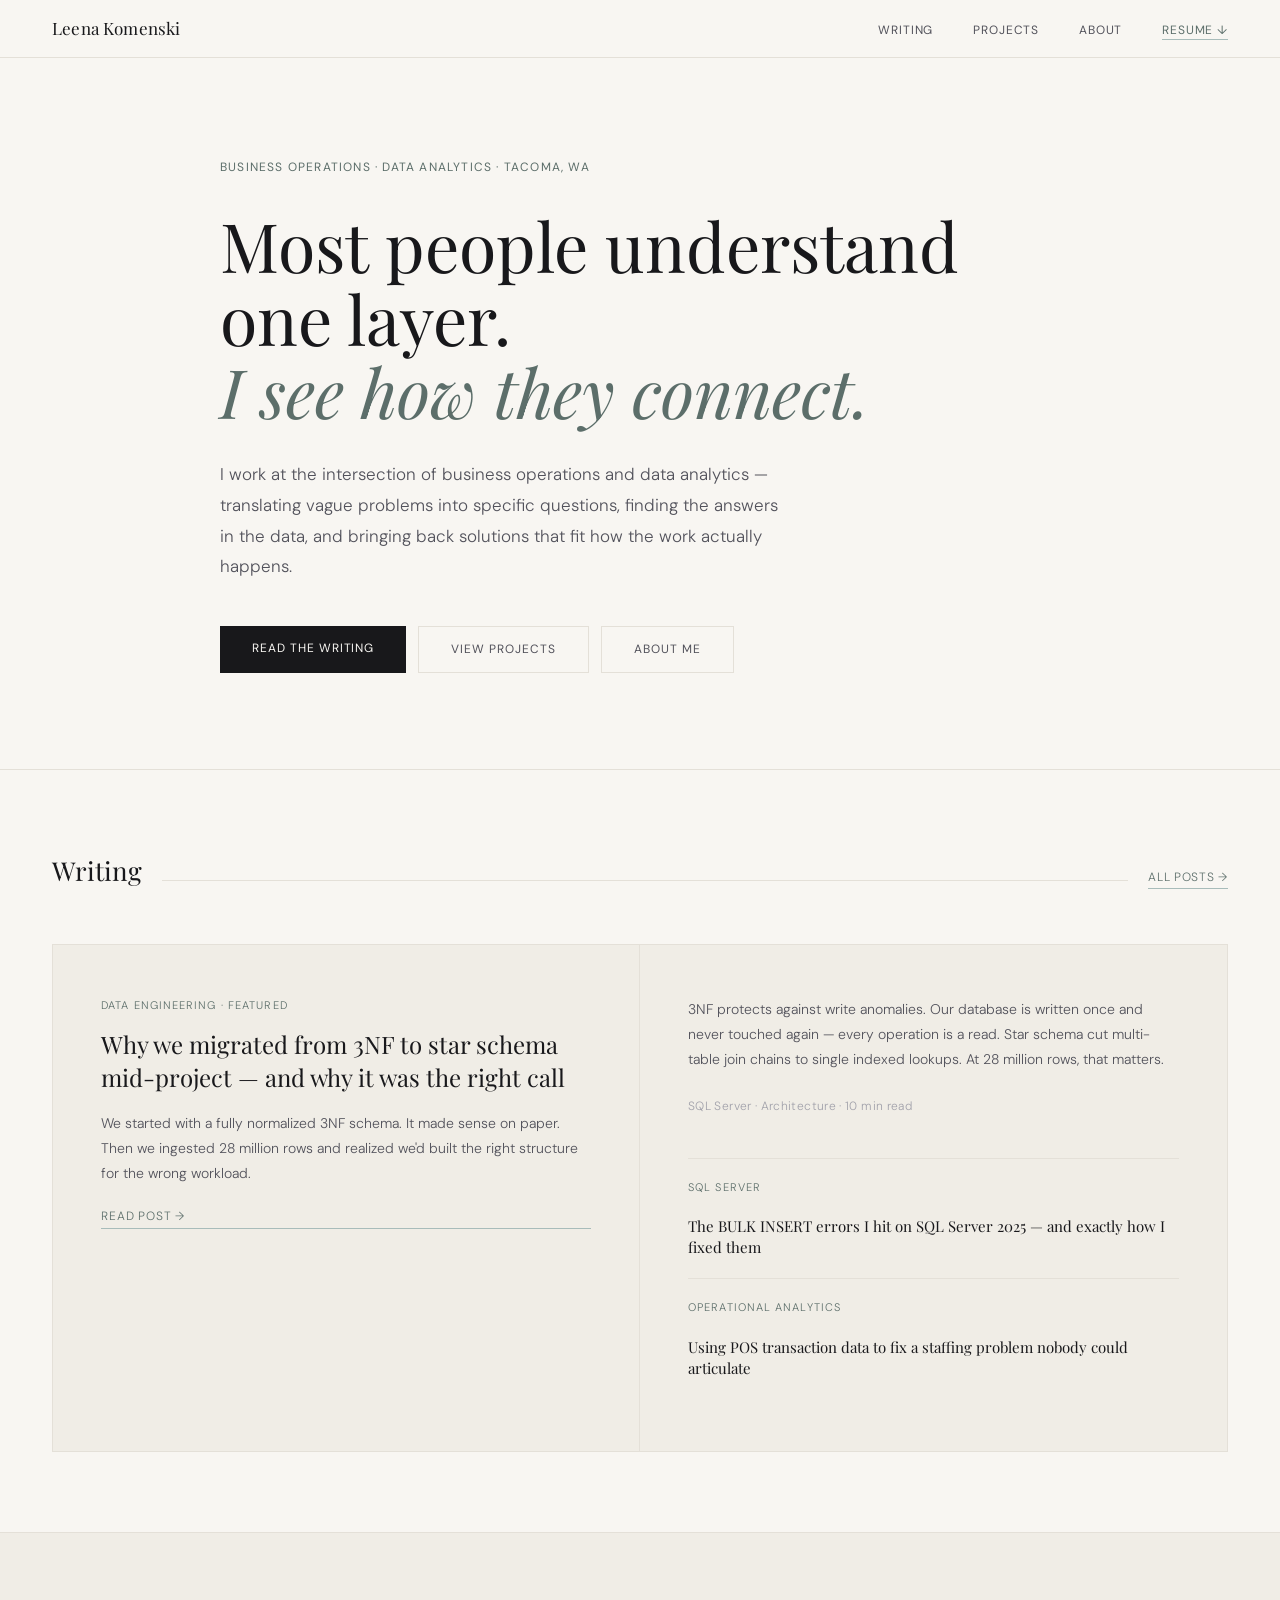
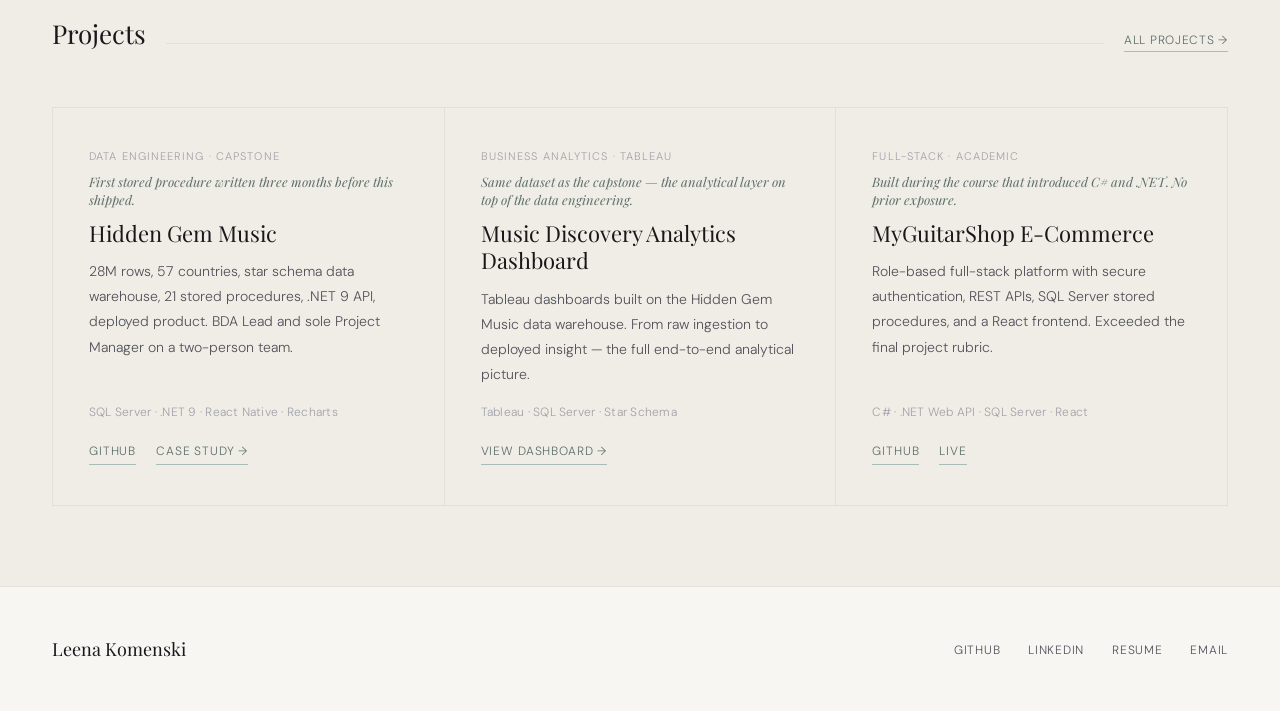
==== commit 6eb062c5: "Implement table of contents functionality and update layout for blog posts" ====
--- a/index.html
+++ b/index.html
@@ -54,7 +54,7 @@
       <span class="writing-tag">Data Engineering · Featured</span>
       <h3 class="writing-title-lg">Why we migrated from 3NF to star schema mid-project — and why it was the right call</h3>
       <p class="writing-excerpt">We started with a fully normalized 3NF schema. It made sense on paper. Then we ingested 28 million rows and realized we'd built the right structure for the wrong workload.</p>
-      <a href="#" class="text-link">Read Post →</a>
+      <a href="writing/3nf-to-star-schema.html" class="text-link">Read Post →</a>
     </div>
     <div class="writing-featured-right">
       <div>
@@ -62,13 +62,13 @@
         <span class="writing-meta">SQL Server · Architecture · 10 min read</span>
       </div>
       <div class="writing-secondary-list">
-        <a href="#" class="writing-secondary-item">
+        <a href="writing/bulk-insert-encoding-error.html" class="writing-secondary-item">
           <span class="writing-tag">SQL Server</span>
-          <span class="writing-title-sm">The BULK INSERT encoding error I spent two hours on — and exactly how I fixed it</span>
+          <span class="writing-title-sm">The BULK INSERT errors I hit on SQL Server 2025 — and exactly how I fixed them</span>
         </a>
-        <a href="#" class="writing-secondary-item">
-          <span class="writing-tag">Analytics</span>
-          <span class="writing-title-sm">Median vs. mean: defending a statistic when your distribution is skewed</span>
+        <a href="writing/pos-staffing-analysis.html" class="writing-secondary-item">
+          <span class="writing-tag">Operational Analytics</span>
+          <span class="writing-title-sm">Using POS transaction data to fix a staffing problem nobody could articulate</span>
         </a>
       </div>
     </div>
--- a/style.css
+++ b/style.css
@@ -77,7 +77,7 @@
   background-color: var(--warm-white);
 }
 
-.hero-inner { max-width: 840px; }
+.hero-inner { max-width: 840px; margin: 0 auto; }
 
 .hero-eyebrow {
   font-size: 12px;
@@ -585,6 +585,434 @@
 }
 
 .footer-links a:hover { color: var(--dark); }
+
+/* POSTS */
+.post-hero {
+  padding: 80px 52px 72px;
+  border-bottom: 1px solid var(--rule);
+  background-color: var(--warm-white);
+}
+
+.post-hero-inner { max-width: 1040px; margin: 0 auto; }
+
+.post-back {
+  display: inline-block;
+  font-size: 12px;
+  letter-spacing: 0.07em;
+  text-transform: uppercase;
+  color: var(--accent);
+  text-decoration: none;
+  border-bottom: 1px solid var(--accent-light);
+  padding-bottom: 1px;
+  margin-bottom: 36px;
+}
+
+.post-category {
+  font-size: 11px;
+  letter-spacing: 0.1em;
+  text-transform: uppercase;
+  color: var(--accent);
+  margin-bottom: 16px;
+}
+
+.post-title {
+  font-family: 'Playfair Display', serif;
+  font-size: clamp(28px, 4vw, 44px);
+  font-weight: 400;
+  line-height: 1.2;
+  color: var(--dark);
+  margin-bottom: 24px;
+  max-width: 680px;
+}
+
+.post-meta {
+  font-size: 13px;
+  color: var(--light);
+  letter-spacing: 0.03em;
+}
+
+.post-body {
+  padding: 72px 52px 96px;
+  background-color: var(--warm-white);
+}
+
+.post-body-inner { min-width: 0; }
+
+.post-layout {
+  display: grid;
+  grid-template-columns: 1fr 200px;
+  gap: 60px;
+  max-width: 1040px;
+  margin: 0 auto;
+}
+
+.post-sidebar { position: relative; }
+
+.post-toc {
+  position: sticky;
+  top: 80px;
+}
+
+.post-toc-label {
+  font-size: 11px;
+  letter-spacing: 0.1em;
+  text-transform: uppercase;
+  color: var(--light);
+  margin-bottom: 16px;
+  display: block;
+}
+
+.post-toc-list { list-style: none; }
+
+.post-toc-list li a {
+  font-size: 12px;
+  color: var(--light);
+  text-decoration: none;
+  padding: 9px 0;
+  border-bottom: 1px solid var(--rule);
+  display: block;
+  line-height: 1.5;
+  transition: color 0.15s;
+}
+
+.post-toc-list li:last-child a { border-bottom: none; }
+.post-toc-list a:hover { color: var(--mid); }
+.post-toc-list a.toc-active { color: var(--dark); }
+
+.post-body p {
+  font-size: 16px;
+  color: var(--mid);
+  line-height: 1.85;
+  margin-bottom: 24px;
+  font-weight: 300;
+}
+
+.post-body h2 {
+  font-family: 'Playfair Display', serif;
+  font-size: 24px;
+  font-weight: 400;
+  color: var(--dark);
+  margin-top: 56px;
+  margin-bottom: 20px;
+  line-height: 1.3;
+}
+
+.post-body h3 {
+  font-family: 'DM Sans', sans-serif;
+  font-size: 13px;
+  font-weight: 500;
+  letter-spacing: 0.08em;
+  text-transform: uppercase;
+  color: var(--accent);
+  margin-top: 40px;
+  margin-bottom: 14px;
+}
+
+.post-body strong { color: var(--dark); font-weight: 500; }
+.post-body em { font-style: italic; }
+
+.post-callout {
+  background-color: var(--cream);
+  border-left: 3px solid var(--accent-light);
+  padding: 24px 28px;
+  margin: 36px 0;
+}
+
+.post-callout p { margin-bottom: 0; font-size: 15px; }
+.post-callout p + p { margin-top: 12px; }
+
+.post-callout.error { border-left-color: #C4A0A0; background-color: #F7F0F0; }
+.post-callout.fix { border-left-color: #A0B8A0; background-color: #F0F5F0; }
+.post-callout.insight { border-left-color: #A0A8C4; background-color: #F0F2F7; }
+.post-callout.warning { border-left-color: #C4B4A0; background-color: #F7F3F0; }
+.post-callout.honest { border-left-color: #C4B4A0; background-color: #F7F3F0; }
+.post-callout.finding { border-left-color: #A0B8A0; background-color: #F0F5F0; }
+
+.callout-label {
+  font-size: 11px;
+  letter-spacing: 0.1em;
+  text-transform: uppercase;
+  margin-bottom: 10px;
+  display: block;
+  color: var(--accent);
+}
+
+.error .callout-label { color: #9C7070; }
+.fix .callout-label { color: #5C7A5C; }
+.insight .callout-label { color: #5C6E8A; }
+.warning .callout-label { color: #8A6E5C; }
+.honest .callout-label { color: #8A6E5C; }
+.finding .callout-label { color: #5C7A5C; }
+
+.error-label {
+  font-size: 11px;
+  letter-spacing: 0.1em;
+  text-transform: uppercase;
+  color: #9C7070;
+  margin-bottom: 8px;
+  display: block;
+}
+
+.fix-label {
+  font-size: 11px;
+  letter-spacing: 0.1em;
+  text-transform: uppercase;
+  color: #5C7A5C;
+  margin-bottom: 8px;
+  display: block;
+}
+
+pre {
+  background-color: var(--cream);
+  border: 1px solid var(--rule);
+  padding: 24px 28px;
+  margin: 28px 0;
+  overflow-x: auto;
+  font-size: 13px;
+  line-height: 1.7;
+  color: var(--dark);
+  font-family: 'Courier New', Courier, monospace;
+}
+
+code {
+  font-family: 'Courier New', Courier, monospace;
+  font-size: 13px;
+  background-color: var(--cream);
+  padding: 2px 6px;
+  color: var(--dark);
+}
+
+.post-divider {
+  border: none;
+  border-top: 1px solid var(--rule);
+  margin: 56px 0;
+}
+
+.data-table {
+  width: 100%;
+  border-collapse: collapse;
+  margin: 28px 0;
+  font-size: 14px;
+}
+
+.data-table th {
+  text-align: left;
+  font-size: 11px;
+  letter-spacing: 0.08em;
+  text-transform: uppercase;
+  color: var(--light);
+  border-bottom: 1px solid var(--rule);
+  padding: 10px 16px 10px 0;
+  font-weight: 400;
+}
+
+.data-table td {
+  padding: 12px 16px 12px 0;
+  border-bottom: 1px solid var(--rule);
+  color: var(--mid);
+  line-height: 1.5;
+  vertical-align: top;
+}
+
+.data-table td:first-child { color: var(--dark); font-weight: 400; }
+.data-table tr:last-child td { border-bottom: none; }
+
+.comparison-table {
+  width: 100%;
+  border-collapse: collapse;
+  margin: 28px 0;
+  font-size: 14px;
+}
+
+.comparison-table th {
+  text-align: left;
+  font-size: 11px;
+  letter-spacing: 0.08em;
+  text-transform: uppercase;
+  color: var(--light);
+  border-bottom: 1px solid var(--rule);
+  padding: 10px 16px 10px 0;
+  font-weight: 400;
+}
+
+.comparison-table td {
+  padding: 14px 16px 14px 0;
+  border-bottom: 1px solid var(--rule);
+  color: var(--mid);
+  line-height: 1.6;
+  vertical-align: top;
+}
+
+.comparison-table td:first-child {
+  color: var(--dark);
+  font-weight: 400;
+  white-space: nowrap;
+  padding-right: 24px;
+}
+
+.comparison-table tr:last-child td { border-bottom: none; }
+
+.project-ref {
+  background-color: var(--cream);
+  border: 1px solid var(--rule);
+  padding: 24px 28px;
+  margin: 40px 0;
+  display: flex;
+  align-items: center;
+  justify-content: space-between;
+  gap: 24px;
+  flex-wrap: wrap;
+}
+
+.project-ref-label {
+  font-size: 11px;
+  letter-spacing: 0.1em;
+  text-transform: uppercase;
+  color: var(--light);
+  margin-bottom: 6px;
+}
+
+.project-ref-name {
+  font-family: 'Playfair Display', serif;
+  font-size: 18px;
+  color: var(--dark);
+}
+
+.project-ref-sub {
+  font-size: 13px;
+  color: var(--mid);
+  margin-top: 4px;
+}
+
+.status-badge {
+  display: inline-block;
+  font-size: 11px;
+  letter-spacing: 0.08em;
+  text-transform: uppercase;
+  color: #7A6A52;
+  border: 1px solid #C4B49A;
+  padding: 5px 12px;
+  white-space: nowrap;
+}
+
+.finding-list {
+  display: flex;
+  flex-direction: column;
+  gap: 0;
+  margin: 32px 0;
+}
+
+.finding-item {
+  padding: 28px 0;
+  border-bottom: 1px solid var(--rule);
+}
+
+.finding-item:first-child { padding-top: 0; }
+.finding-item:last-child { border-bottom: none; }
+
+.finding-label {
+  font-size: 11px;
+  letter-spacing: 0.1em;
+  text-transform: uppercase;
+  color: var(--accent);
+  margin-bottom: 10px;
+}
+
+.finding-headline {
+  font-family: 'Playfair Display', serif;
+  font-size: 19px;
+  font-weight: 400;
+  color: var(--dark);
+  margin-bottom: 10px;
+  line-height: 1.35;
+}
+
+.finding-body {
+  font-size: 15px;
+  color: var(--mid);
+  line-height: 1.8;
+}
+
+.stack-row {
+  display: grid;
+  grid-template-columns: 140px 1fr;
+  gap: 16px 24px;
+  padding: 14px 0;
+  border-bottom: 1px solid var(--rule);
+  font-size: 14px;
+}
+
+.stack-row:last-child { border-bottom: none; }
+
+.stack-label {
+  font-size: 11px;
+  letter-spacing: 0.08em;
+  text-transform: uppercase;
+  color: var(--light);
+  padding-top: 2px;
+}
+
+.stack-value { color: var(--mid); line-height: 1.6; }
+.stack-value strong { color: var(--dark); font-weight: 400; }
+
+.chain-diagram {
+  background-color: var(--cream);
+  border: 1px solid var(--rule);
+  padding: 32px 36px;
+  margin: 32px 0;
+  font-family: 'Courier New', Courier, monospace;
+  font-size: 13px;
+  line-height: 2;
+  color: var(--dark);
+}
+
+.chain-step {
+  display: flex;
+  align-items: baseline;
+  gap: 12px;
+}
+
+.chain-num {
+  font-size: 11px;
+  letter-spacing: 0.06em;
+  color: var(--accent);
+  min-width: 20px;
+}
+
+.chain-arrow {
+  color: var(--accent-light);
+  margin: 0 4px;
+}
+
+.post-nav {
+  padding: 48px 52px;
+  border-top: 1px solid var(--rule);
+  background-color: var(--warm-white);
+  display: flex;
+  justify-content: space-between;
+  align-items: center;
+  flex-wrap: wrap;
+  gap: 20px;
+}
+
+.post-nav-label {
+  font-size: 11px;
+  letter-spacing: 0.1em;
+  text-transform: uppercase;
+  color: var(--light);
+  display: block;
+  margin-bottom: 6px;
+}
+
+.post-nav a {
+  font-family: 'Playfair Display', serif;
+  font-size: 17px;
+  color: var(--dark);
+  text-decoration: none;
+  line-height: 1.4;
+}
+
+.post-nav a:hover { color: var(--accent); }
 
 /* MOBILE */
 @media (max-width: 768px) {
@@ -617,4 +1045,12 @@
   .about-layout { grid-template-columns: 1fr; gap: 52px; }
 
   footer { padding: 40px 24px; }
-}
+
+  .post-hero { padding: 56px 24px 56px; }
+  .post-body { padding: 52px 24px 72px; }
+  .post-nav { padding: 40px 24px; }
+  .project-ref { flex-direction: column; }
+  .stack-row { grid-template-columns: 1fr; gap: 4px; }
+  .post-layout { grid-template-columns: 1fr; }
+  .post-sidebar { display: none; }
+}
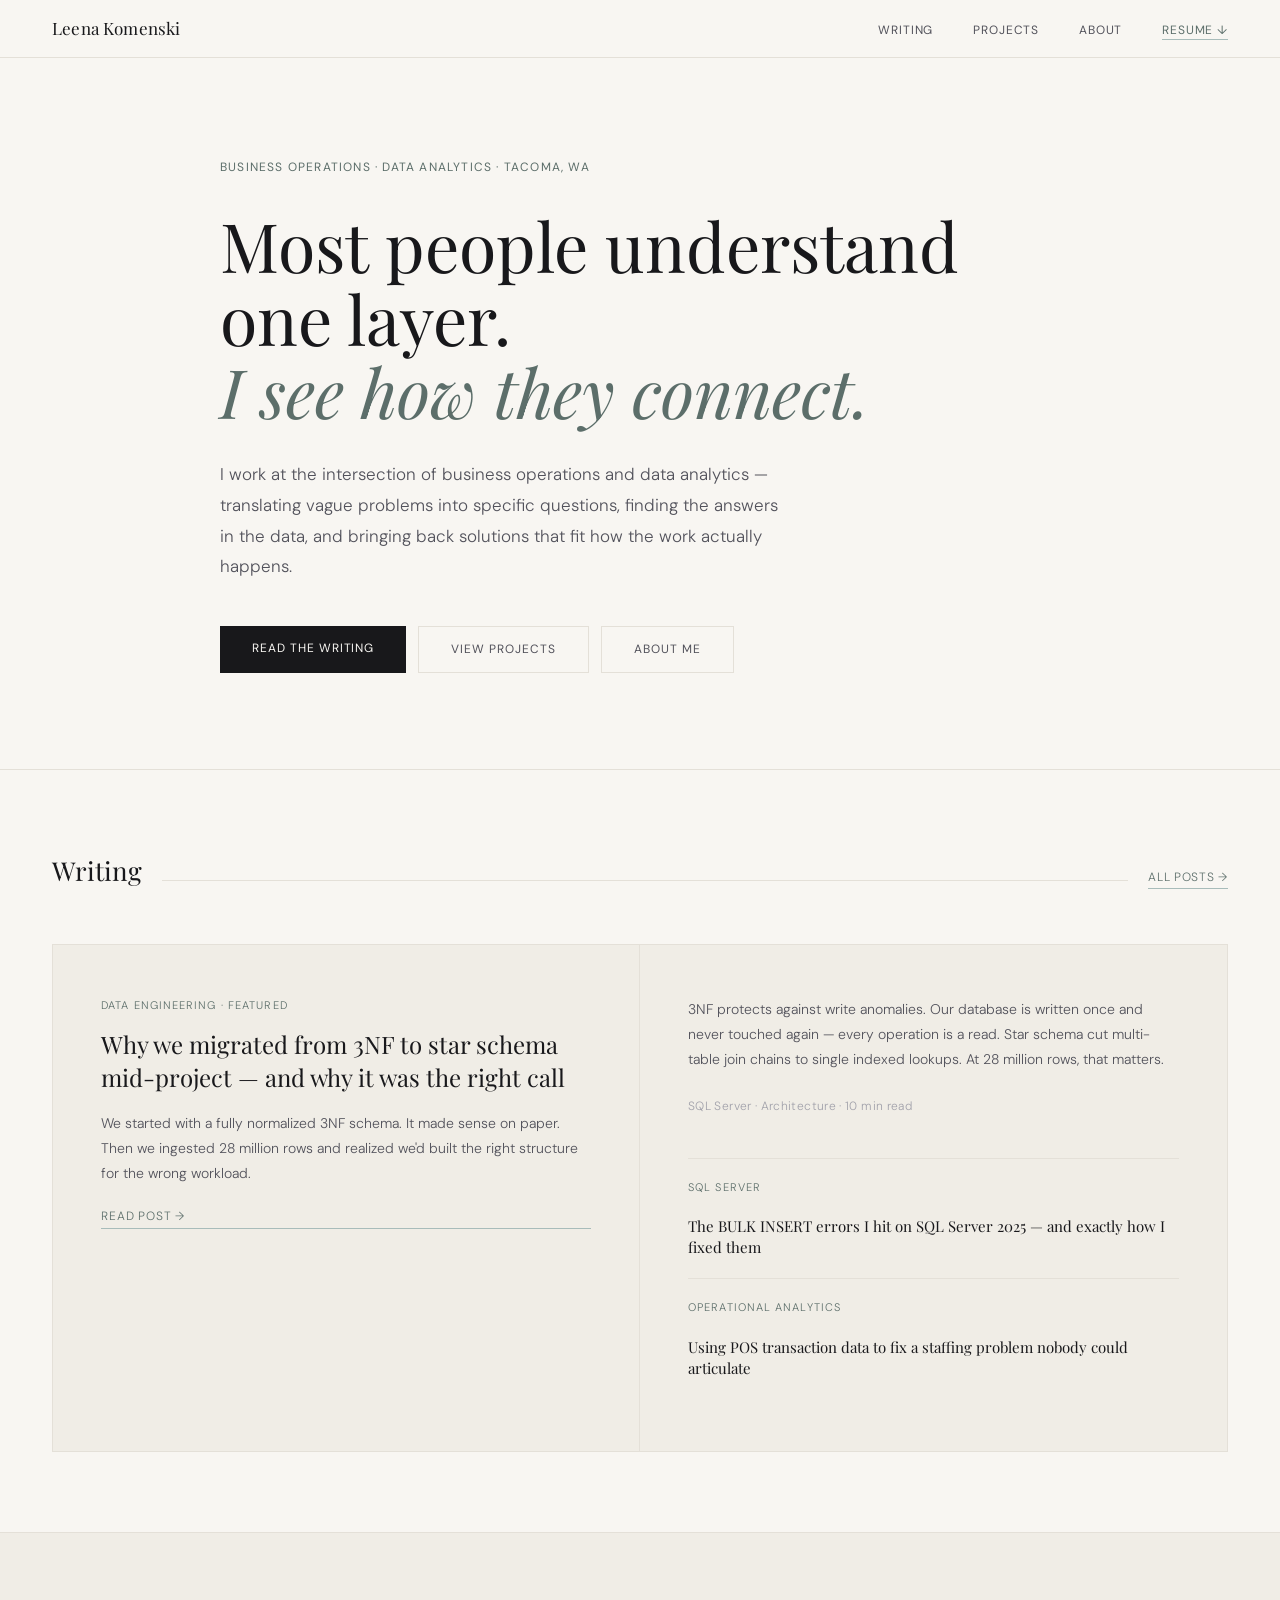
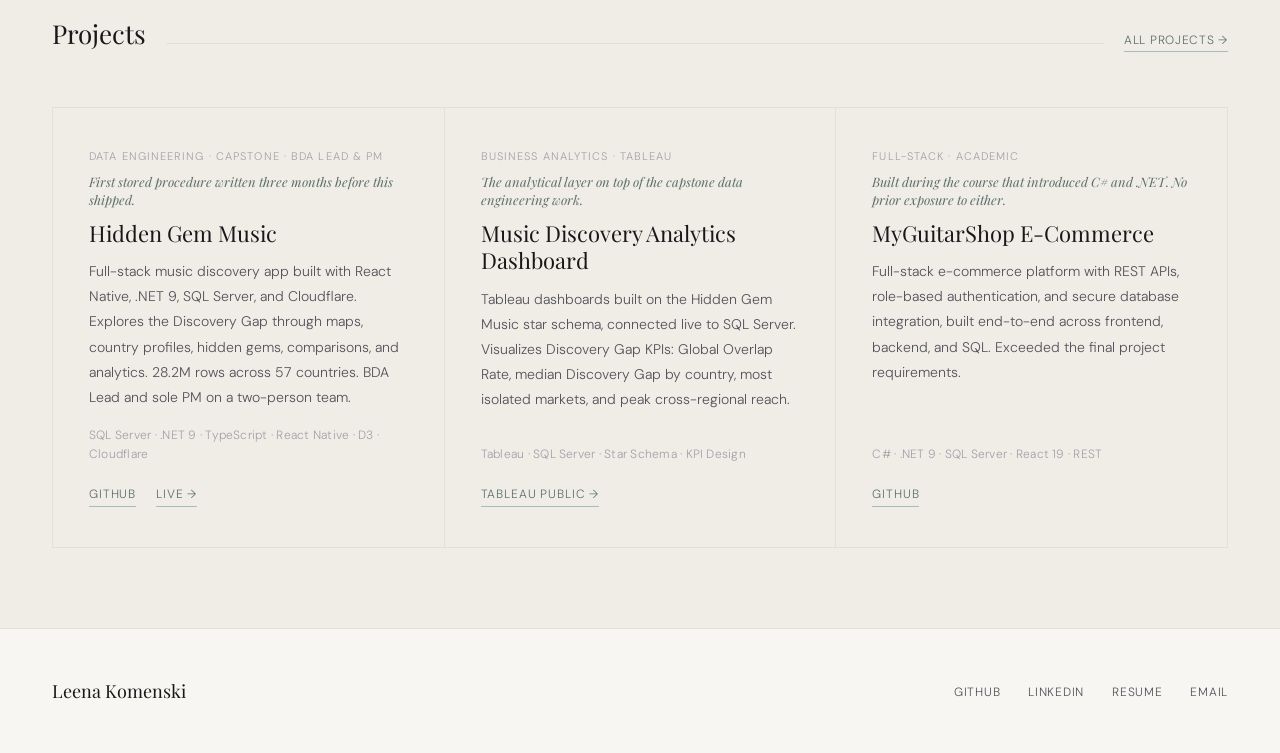
==== commit 6d4a6621: "Refactor code structure for improved readability and maintainability" ====
--- a/index.html
+++ b/index.html
@@ -15,7 +15,7 @@
     <li><a href="writing.html">Writing</a></li>
     <li><a href="projects.html">Projects</a></li>
     <li><a href="about.html">About</a></li>
-    <li><a href="#" class="nav-resume">Resume ↓</a></li>
+    <li><a href="Leena_Komenski_Resume.pdf" class="nav-resume">Resume ↓</a></li>
   </ul>
   <button class="nav-toggle" aria-label="Menu">☰</button>
 </nav>
@@ -85,37 +85,36 @@
 
   <div class="projects-home-grid">
     <div class="project-home-card">
-      <p class="project-type">Data Engineering · Capstone</p>
+      <p class="project-type">Data Engineering · Capstone · BDA Lead & PM</p>
       <p class="project-context">First stored procedure written three months before this shipped.</p>
       <h3 class="project-name">Hidden Gem Music</h3>
-      <p class="project-body">28M rows, 57 countries, star schema data warehouse, 21 stored procedures, .NET 9 API, deployed product. BDA Lead and sole Project Manager on a two-person team.</p>
-      <p class="project-stack">SQL Server · .NET 9 · React Native · Recharts</p>
+      <p class="project-body">Full-stack music discovery app built with React Native, .NET 9, SQL Server, and Cloudflare. Explores the Discovery Gap through maps, country profiles, hidden gems, comparisons, and analytics. 28.2M rows across 57 countries. BDA Lead and sole PM on a two-person team.</p>
+      <p class="project-stack">SQL Server · .NET 9 · TypeScript · React Native · D3 · Cloudflare</p>
       <div class="project-links-row">
-        <a href="#" class="text-link">GitHub</a>
-        <a href="#" class="text-link">Case Study →</a>
+        <a href="https://github.com/Hidden-Gem-Music/Hidden-Gem-Music" class="text-link">GitHub</a>
+        <a href="https://hiddengemmusicapp.mp3li.online/welcome" class="text-link">Live →</a>
       </div>
     </div>
 
     <div class="project-home-card">
       <p class="project-type">Business Analytics · Tableau</p>
-      <p class="project-context">Same dataset as the capstone — the analytical layer on top of the data engineering.</p>
+      <p class="project-context">The analytical layer on top of the capstone data engineering work.</p>
       <h3 class="project-name">Music Discovery Analytics Dashboard</h3>
-      <p class="project-body">Tableau dashboards built on the Hidden Gem Music data warehouse. From raw ingestion to deployed insight — the full end-to-end analytical picture.</p>
-      <p class="project-stack">Tableau · SQL Server · Star Schema</p>
+      <p class="project-body">Tableau dashboards built on the Hidden Gem Music star schema, connected live to SQL Server. Visualizes Discovery Gap KPIs: Global Overlap Rate, median Discovery Gap by country, most isolated markets, and peak cross-regional reach.</p>
+      <p class="project-stack">Tableau · SQL Server · Star Schema · KPI Design</p>
       <div class="project-links-row">
-        <a href="#" class="text-link">View Dashboard →</a>
+        <a href="https://public.tableau.com/app/profile/leena.komenski/vizzes" class="text-link">Tableau Public →</a>
       </div>
     </div>
 
     <div class="project-home-card">
       <p class="project-type">Full-Stack · Academic</p>
-      <p class="project-context">Built during the course that introduced C# and .NET. No prior exposure.</p>
+      <p class="project-context">Built during the course that introduced C# and .NET. No prior exposure to either.</p>
       <h3 class="project-name">MyGuitarShop E-Commerce</h3>
-      <p class="project-body">Role-based full-stack platform with secure authentication, REST APIs, SQL Server stored procedures, and a React frontend. Exceeded the final project rubric.</p>
-      <p class="project-stack">C# · .NET Web API · SQL Server · React</p>
+      <p class="project-body">Full-stack e-commerce platform with REST APIs, role-based authentication, and secure database integration, built end-to-end across frontend, backend, and SQL. Exceeded the final project requirements.</p>
+      <p class="project-stack">C# · .NET 9 · SQL Server · React 19 · REST</p>
       <div class="project-links-row">
-        <a href="#" class="text-link">GitHub</a>
-        <a href="#" class="text-link">Live</a>
+        <a href="https://github.com/lkomenski/MyGuitarShop-Project_API" class="text-link">GitHub</a>
       </div>
     </div>
   </div>
@@ -124,10 +123,10 @@
 <footer>
   <span class="footer-name">Leena Komenski</span>
   <ul class="footer-links">
-    <li><a href="#">GitHub</a></li>
-    <li><a href="#">LinkedIn</a></li>
-    <li><a href="#">Resume</a></li>
-    <li><a href="#">Email</a></li>
+    <li><a href="https://github.com/lkomenski">GitHub</a></li>
+    <li><a href="https://www.linkedin.com/in/leena-komenski/">LinkedIn</a></li>
+    <li><a href="Leena_Komenski_Resume.pdf">Resume</a></li>
+    <li><a href="mailto:lkomenski@gmail.com">Email</a></li>
   </ul>
 </footer>
 
--- a/style.css
+++ b/style.css
@@ -640,17 +640,22 @@
 
 .post-layout {
   display: grid;
-  grid-template-columns: 1fr 200px;
+  grid-template-columns: 1fr 240px;
   gap: 60px;
-  max-width: 1040px;
+  max-width: 1080px;
   margin: 0 auto;
 }
 
-.post-sidebar { position: relative; }
-
-.post-toc {
+.post-sidebar {
   position: sticky;
   top: 80px;
+  align-self: start;
+  opacity: 0;
+  transition: opacity 0.4s;
+}
+
+.post-sidebar.toc-visible {
+  opacity: 1;
 }
 
 .post-toc-label {
@@ -1054,3 +1059,9 @@
   .post-layout { grid-template-columns: 1fr; }
   .post-sidebar { display: none; }
 }
+
+@media (min-width: 769px) and (max-width: 960px) {
+  .post-layout { grid-template-columns: 1fr; }
+  .post-sidebar { display: none; }
+}
+
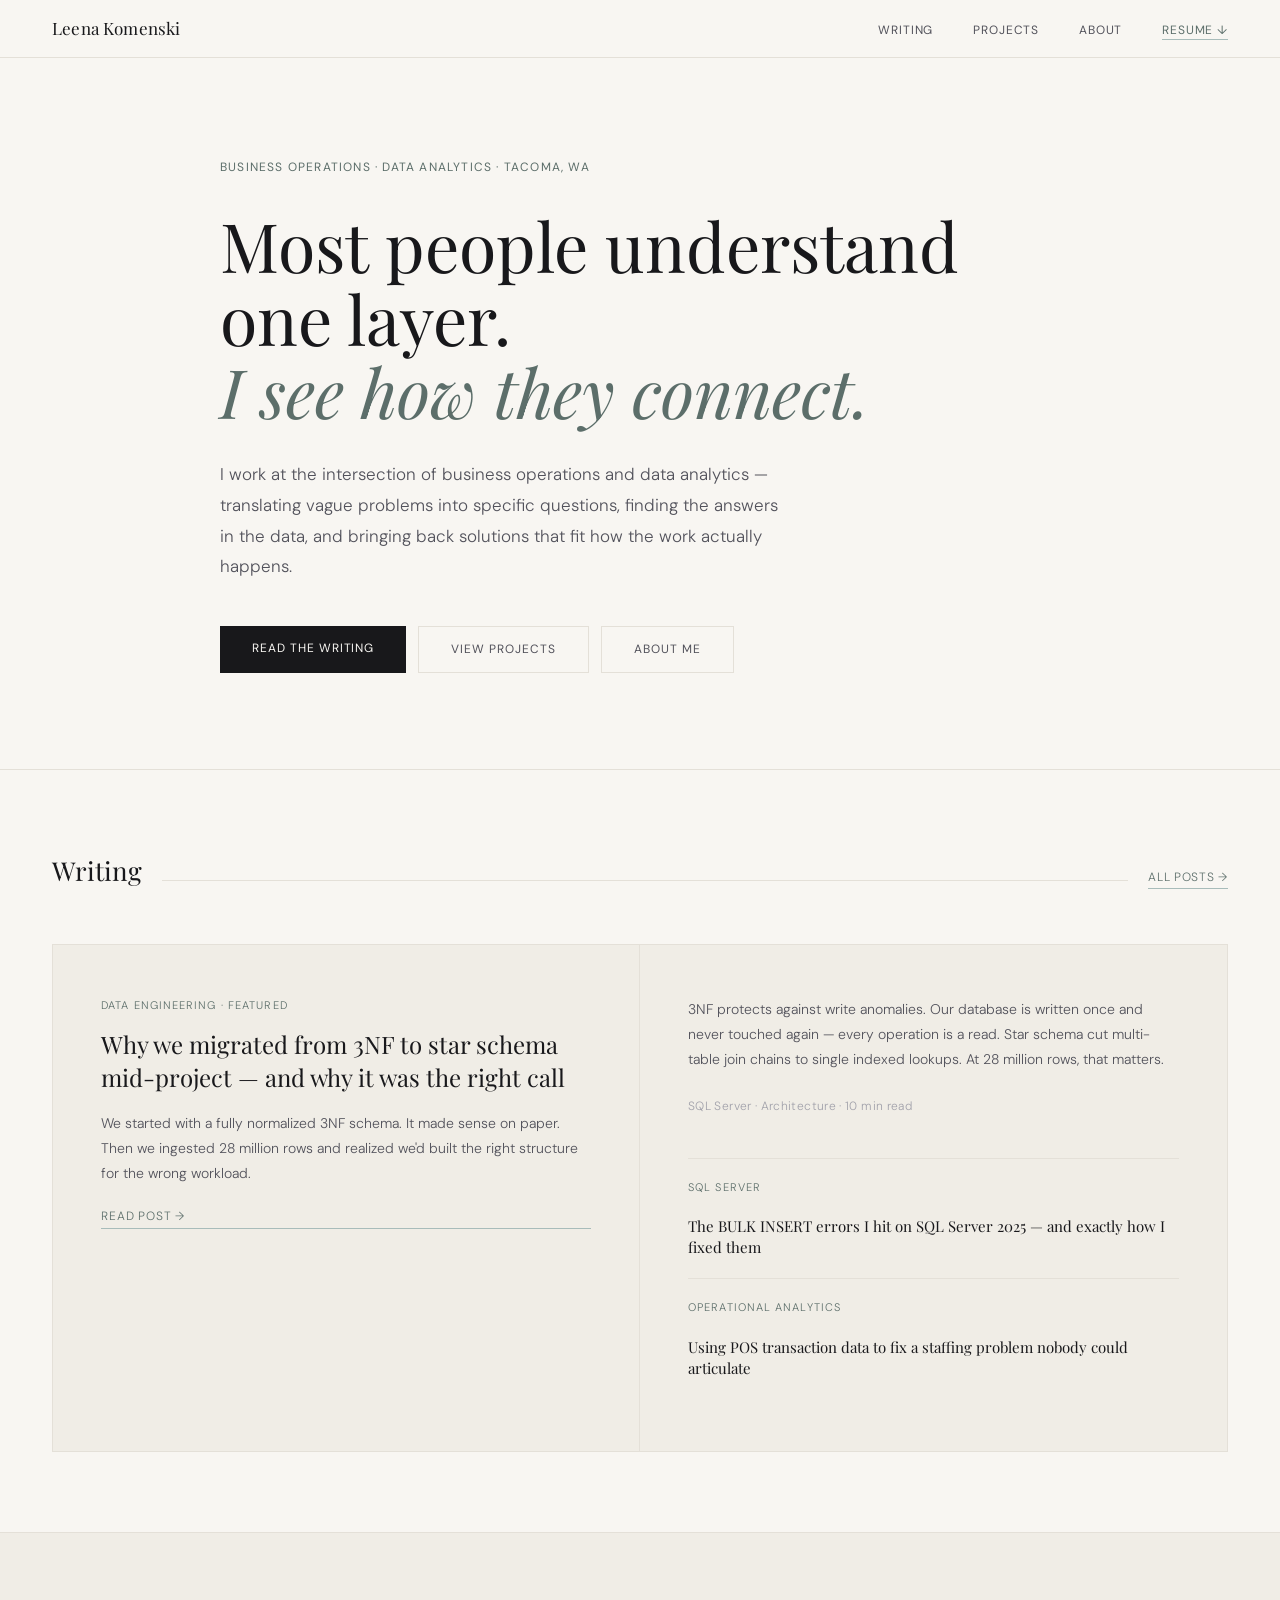
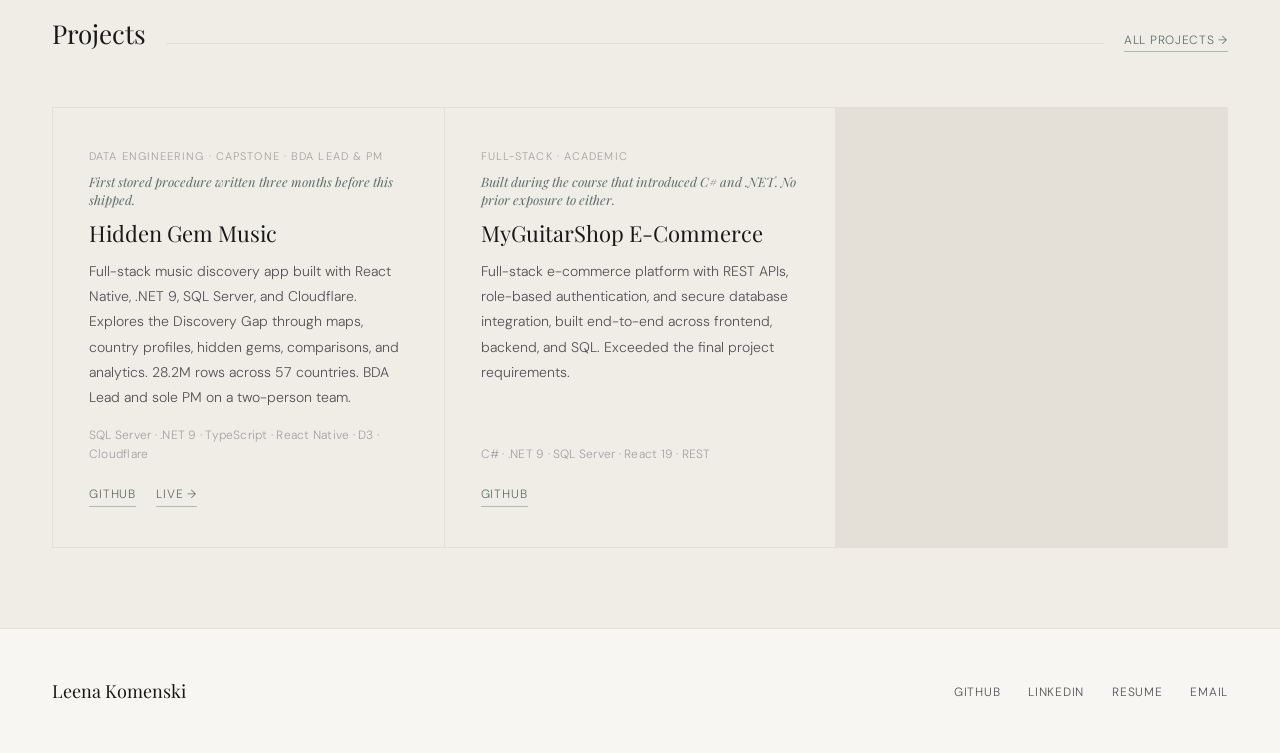
==== commit 9341bb4e: "Remove Music Discovery Analytics Dashboard project details from index and projects pages" ====
--- a/index.html
+++ b/index.html
@@ -97,17 +97,6 @@
     </div>
 
     <div class="project-home-card">
-      <p class="project-type">Business Analytics · Tableau</p>
-      <p class="project-context">The analytical layer on top of the capstone data engineering work.</p>
-      <h3 class="project-name">Music Discovery Analytics Dashboard</h3>
-      <p class="project-body">Tableau dashboards built on the Hidden Gem Music star schema, connected live to SQL Server. Visualizes Discovery Gap KPIs: Global Overlap Rate, median Discovery Gap by country, most isolated markets, and peak cross-regional reach.</p>
-      <p class="project-stack">Tableau · SQL Server · Star Schema · KPI Design</p>
-      <div class="project-links-row">
-        <a href="https://public.tableau.com/app/profile/leena.komenski/vizzes" class="text-link">Tableau Public →</a>
-      </div>
-    </div>
-
-    <div class="project-home-card">
       <p class="project-type">Full-Stack · Academic</p>
       <p class="project-context">Built during the course that introduced C# and .NET. No prior exposure to either.</p>
       <h3 class="project-name">MyGuitarShop E-Commerce</h3>
